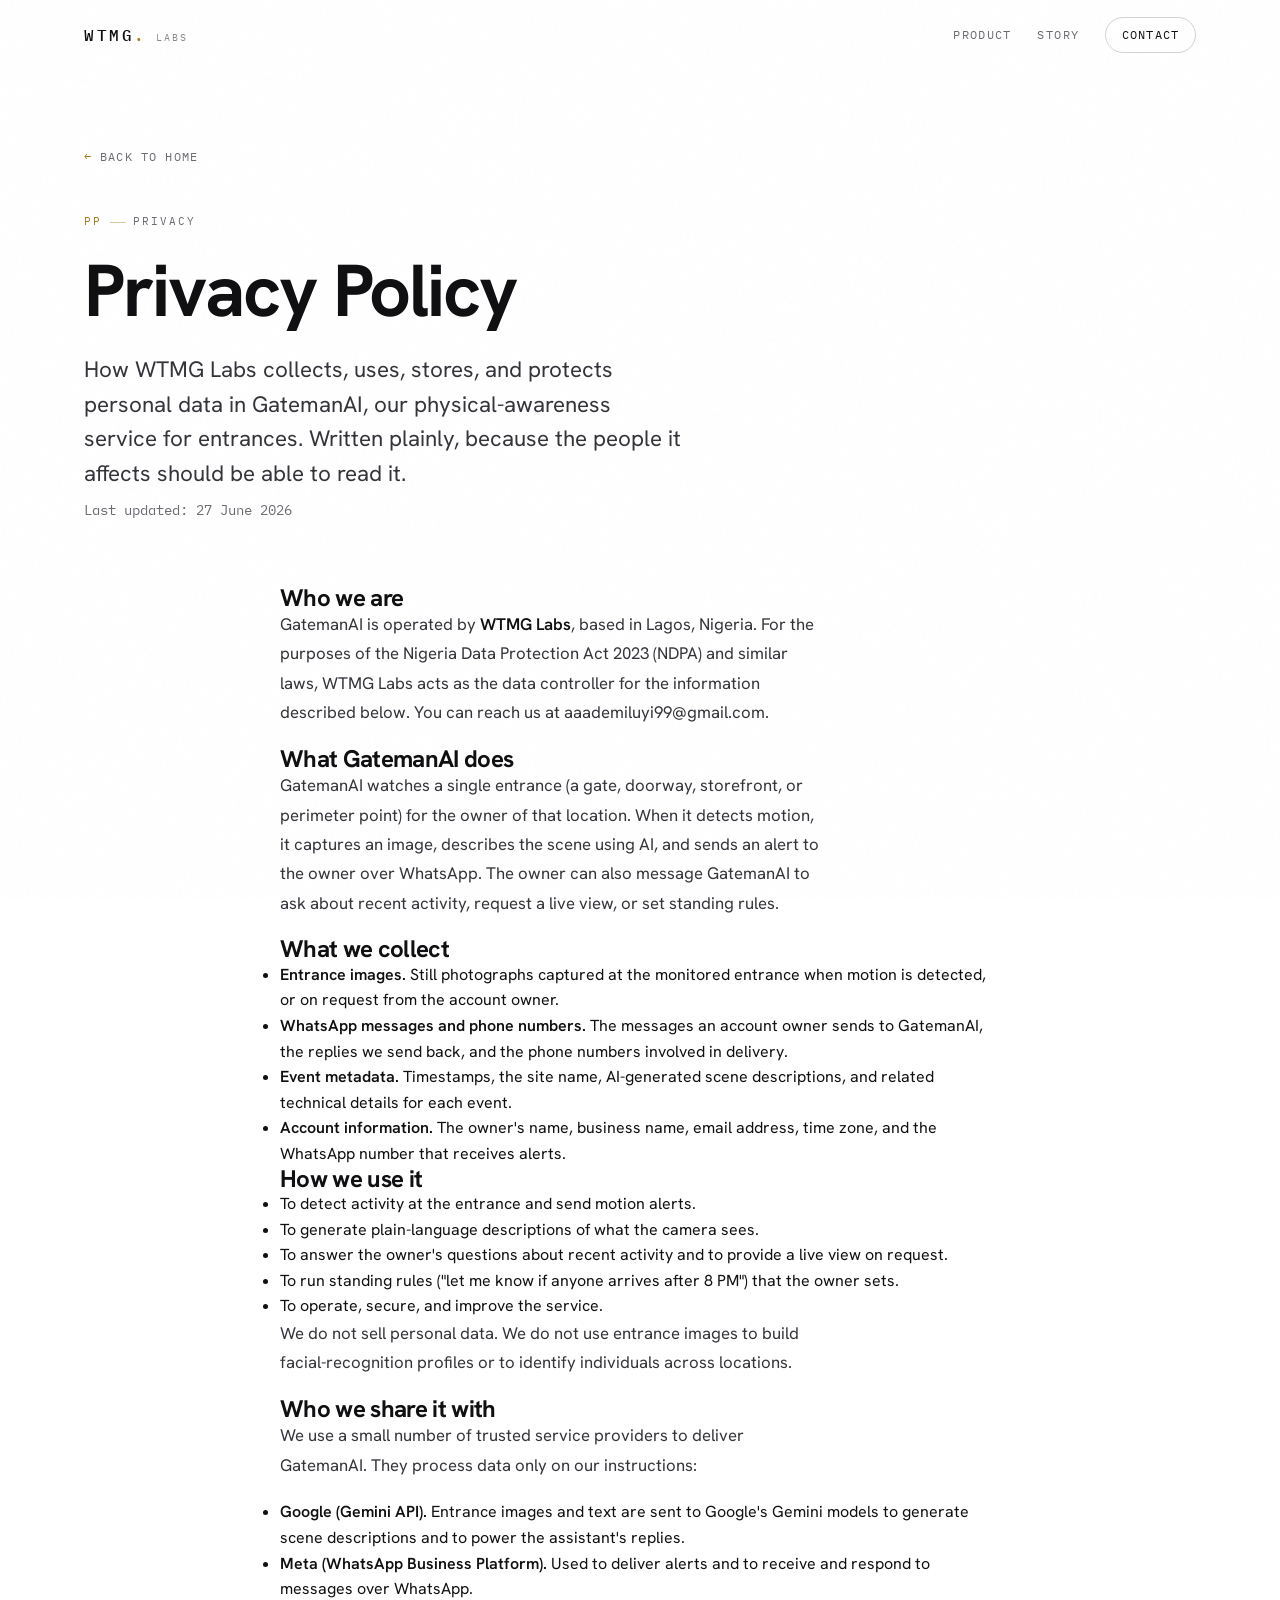
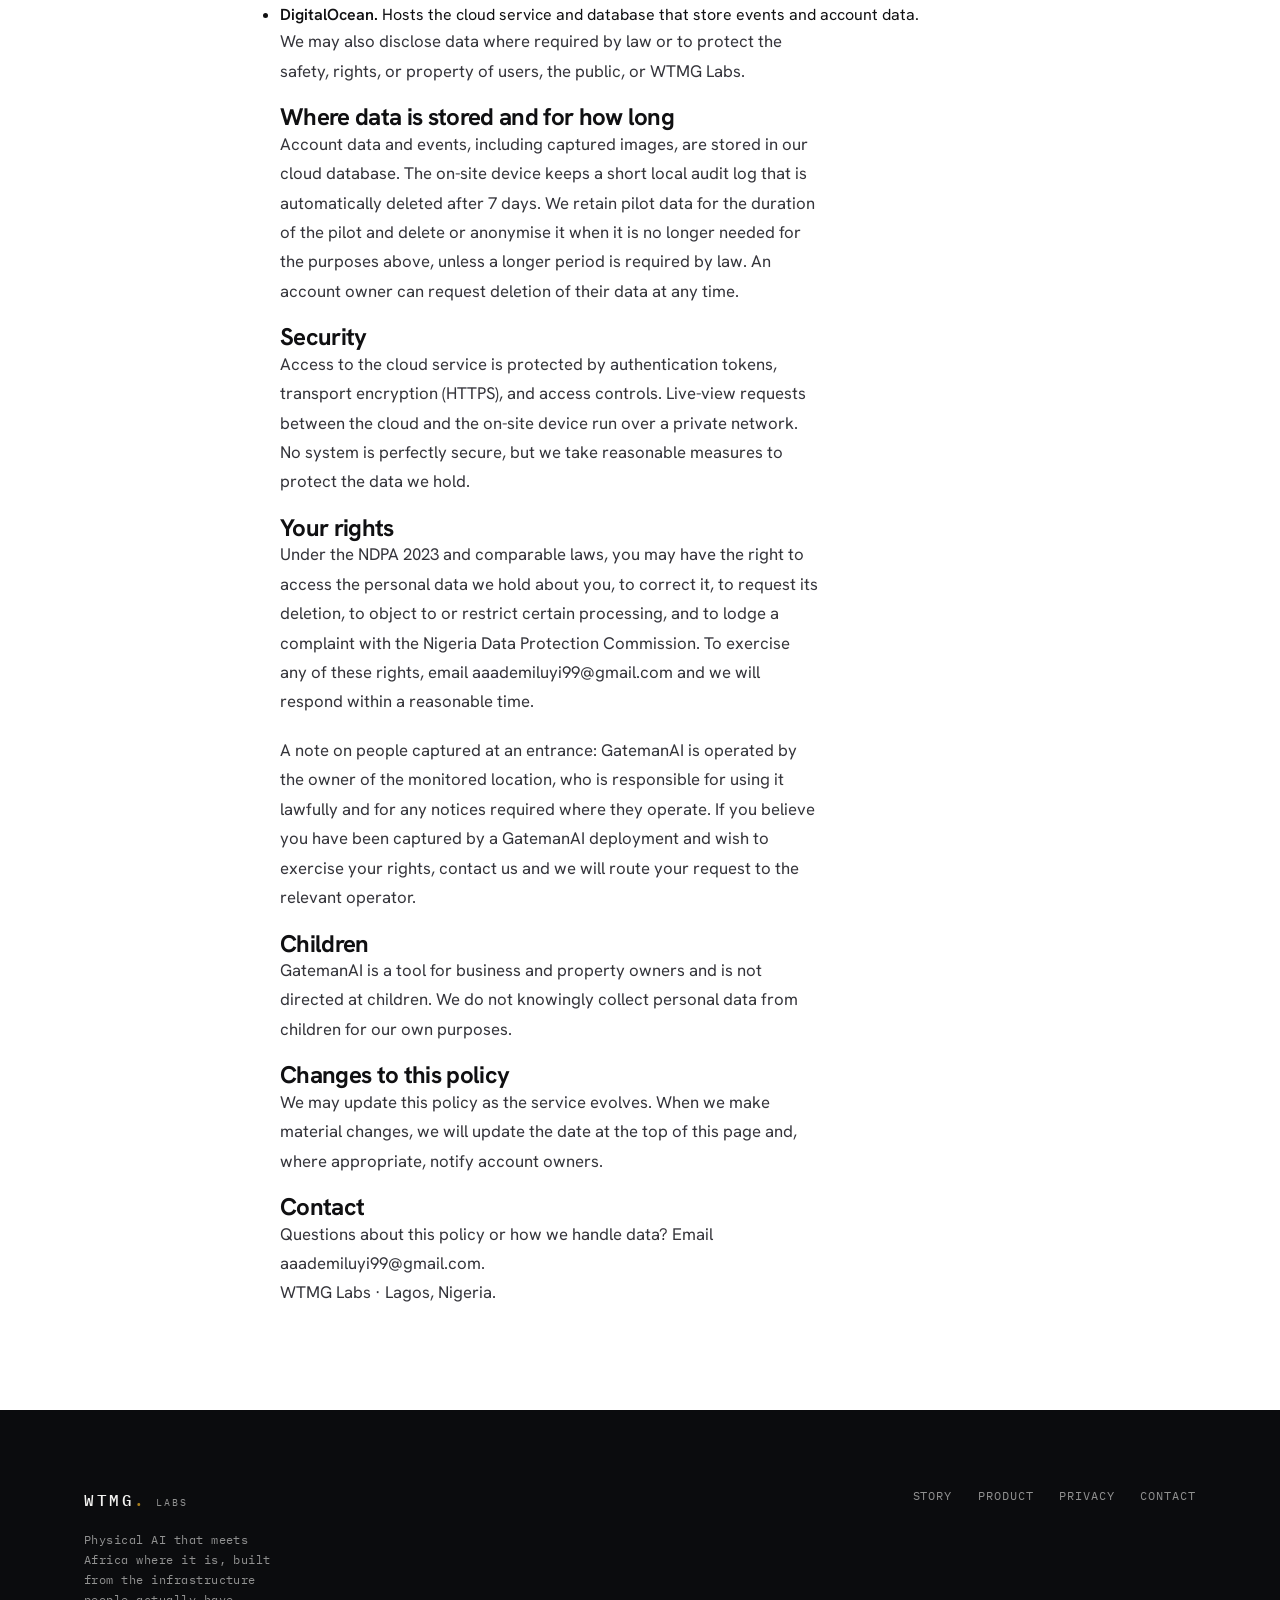
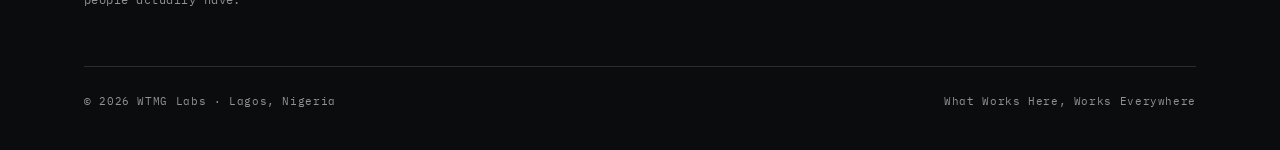
==== privacy/index.html @ 5a4412da "add privacy policy page for GatemanAI / Meta app review" ====
<!DOCTYPE html>
<html lang="en" data-accent="gold" data-display="sans">
<head>
  <meta charset="UTF-8" />
  <meta name="viewport" content="width=device-width, initial-scale=1.0" />
  <title>Privacy Policy · WTMG Labs</title>
  <meta name="description" content="How WTMG Labs and GatemanAI collect, use, store, and protect personal data, including entrance camera images and WhatsApp messages." />
  <link rel="canonical" href="https://wtmglabs.com/privacy/" />
  <link rel="icon" type="image/svg+xml" href="data:image/svg+xml,%3Csvg xmlns='http://www.w3.org/2000/svg' viewBox='0 0 64 64'%3E%3Crect width='64' height='64' rx='12' fill='%230b0c0e'/%3E%3Ctext x='32' y='40' font-family='monospace' font-size='17' font-weight='600' letter-spacing='1' text-anchor='middle' fill='%23ffffff'%3EWTMG%3C/text%3E%3C/svg%3E" />
  <link rel="preconnect" href="https://fonts.googleapis.com" />
  <link rel="preconnect" href="https://fonts.gstatic.com" crossorigin />
  <link href="https://fonts.googleapis.com/css2?family=Hanken+Grotesk:wght@400;500;600;700;800&family=Instrument+Serif:ital@0;1&family=IBM+Plex+Mono:wght@400;500&display=swap" rel="stylesheet" />
  <link rel="stylesheet" href="../styles.css" />
</head>
<body data-grain="on" data-motion="on">

  <!-- NAV -->
  <nav class="nav" id="nav">
    <div class="nav-inner">
      <a class="logo" href="../" aria-label="WTMG Labs home">
        <span class="mark">WTMG<span class="dot">.</span></span>
        <span class="sub">Labs</span>
      </a>
      <div class="nav-right">
        <a class="nav-link hide-sm" href="../#product">Product</a>
        <a class="nav-link hide-sm" href="../story/">Story</a>
        <a class="nav-cta" href="mailto:aaademiluyi99@gmail.com">Contact</a>
      </div>
    </div>
  </nav>

  <main class="article wrap" id="top">
    <a class="back-link reveal" href="../"><span class="arr">←</span> Back to home</a>

    <header class="article-head">
      <span class="eyebrow reveal"><span class="idx">PP</span><span class="tick"></span> Privacy</span>
      <h1 class="reveal">Privacy Policy</h1>
      <p class="article-lede reveal">
        How WTMG Labs collects, uses, stores, and protects personal data in GatemanAI, our
        physical-awareness service for entrances. Written plainly, because the people it affects
        should be able to read it.
      </p>
      <p class="reveal" style="font-family:'IBM Plex Mono',monospace;font-size:0.85rem;color:var(--muted,#8A857A);margin-top:8px;">Last updated: 27 June 2026</p>
    </header>

    <div class="article-prose reveal" style="max-width:720px;margin:0 auto;">

      <h2>Who we are</h2>
      <p>
        GatemanAI is operated by <strong>WTMG Labs</strong>, based in Lagos, Nigeria. For the
        purposes of the Nigeria Data Protection Act 2023 (NDPA) and similar laws, WTMG Labs acts
        as the data controller for the information described below. You can reach us at
        <a href="mailto:aaademiluyi99@gmail.com">aaademiluyi99@gmail.com</a>.
      </p>

      <h2>What GatemanAI does</h2>
      <p>
        GatemanAI watches a single entrance (a gate, doorway, storefront, or perimeter point) for
        the owner of that location. When it detects motion, it captures an image, describes the
        scene using AI, and sends an alert to the owner over WhatsApp. The owner can also message
        GatemanAI to ask about recent activity, request a live view, or set standing rules.
      </p>

      <h2>What we collect</h2>
      <ul>
        <li><strong>Entrance images.</strong> Still photographs captured at the monitored entrance when motion is detected, or on request from the account owner.</li>
        <li><strong>WhatsApp messages and phone numbers.</strong> The messages an account owner sends to GatemanAI, the replies we send back, and the phone numbers involved in delivery.</li>
        <li><strong>Event metadata.</strong> Timestamps, the site name, AI-generated scene descriptions, and related technical details for each event.</li>
        <li><strong>Account information.</strong> The owner's name, business name, email address, time zone, and the WhatsApp number that receives alerts.</li>
      </ul>

      <h2>How we use it</h2>
      <ul>
        <li>To detect activity at the entrance and send motion alerts.</li>
        <li>To generate plain-language descriptions of what the camera sees.</li>
        <li>To answer the owner's questions about recent activity and to provide a live view on request.</li>
        <li>To run standing rules ("let me know if anyone arrives after 8 PM") that the owner sets.</li>
        <li>To operate, secure, and improve the service.</li>
      </ul>
      <p>
        We do not sell personal data. We do not use entrance images to build facial-recognition
        profiles or to identify individuals across locations.
      </p>

      <h2>Who we share it with</h2>
      <p>
        We use a small number of trusted service providers to deliver GatemanAI. They process data
        only on our instructions:
      </p>
      <ul>
        <li><strong>Google (Gemini API).</strong> Entrance images and text are sent to Google's Gemini models to generate scene descriptions and to power the assistant's replies.</li>
        <li><strong>Meta (WhatsApp Business Platform).</strong> Used to deliver alerts and to receive and respond to messages over WhatsApp.</li>
        <li><strong>DigitalOcean.</strong> Hosts the cloud service and database that store events and account data.</li>
      </ul>
      <p>
        We may also disclose data where required by law or to protect the safety, rights, or
        property of users, the public, or WTMG Labs.
      </p>

      <h2>Where data is stored and for how long</h2>
      <p>
        Account data and events, including captured images, are stored in our cloud database. The
        on-site device keeps a short local audit log that is automatically deleted after 7 days.
        We retain pilot data for the duration of the pilot and delete or anonymise it when it is no
        longer needed for the purposes above, unless a longer period is required by law. An account
        owner can request deletion of their data at any time.
      </p>

      <h2>Security</h2>
      <p>
        Access to the cloud service is protected by authentication tokens, transport encryption
        (HTTPS), and access controls. Live-view requests between the cloud and the on-site device
        run over a private network. No system is perfectly secure, but we take reasonable measures
        to protect the data we hold.
      </p>

      <h2>Your rights</h2>
      <p>
        Under the NDPA 2023 and comparable laws, you may have the right to access the personal data
        we hold about you, to correct it, to request its deletion, to object to or restrict certain
        processing, and to lodge a complaint with the Nigeria Data Protection Commission. To
        exercise any of these rights, email
        <a href="mailto:aaademiluyi99@gmail.com">aaademiluyi99@gmail.com</a> and we will respond
        within a reasonable time.
      </p>
      <p>
        A note on people captured at an entrance: GatemanAI is operated by the owner of the
        monitored location, who is responsible for using it lawfully and for any notices required
        where they operate. If you believe you have been captured by a GatemanAI deployment and
        wish to exercise your rights, contact us and we will route your request to the relevant
        operator.
      </p>

      <h2>Children</h2>
      <p>
        GatemanAI is a tool for business and property owners and is not directed at children. We do
        not knowingly collect personal data from children for our own purposes.
      </p>

      <h2>Changes to this policy</h2>
      <p>
        We may update this policy as the service evolves. When we make material changes, we will
        update the date at the top of this page and, where appropriate, notify account owners.
      </p>

      <h2>Contact</h2>
      <p>
        Questions about this policy or how we handle data? Email
        <a href="mailto:aaademiluyi99@gmail.com">aaademiluyi99@gmail.com</a>.<br />
        WTMG Labs · Lagos, Nigeria.
      </p>

    </div>
  </main>

  <!-- FOOTER -->
  <footer class="footer">
    <div class="wrap">
      <div class="footer-grid">
        <div>
          <a class="logo" href="../">
            <span class="mark">WTMG<span class="dot">.</span></span>
            <span class="sub">Labs</span>
          </a>
          <p class="footer-tag">Physical AI that meets Africa where it is, built from the infrastructure people actually have.</p>
        </div>
        <div class="footer-links">
          <a href="../story/">Story</a>
          <a href="../#product">Product</a>
          <a href="../privacy/">Privacy</a>
          <a href="mailto:aaademiluyi99@gmail.com">Contact</a>
        </div>
      </div>
      <div class="footer-base">
        <span>© 2026 WTMG Labs · Lagos, Nigeria</span>
        <span>What Works Here, Works Everywhere</span>
      </div>
    </div>
  </footer>

  <script>
    (function () {
      var nav = document.getElementById('nav');
      var onScroll = function () { nav.setAttribute('data-scrolled', window.scrollY > 8 ? 'true' : 'false'); };
      onScroll();
      window.addEventListener('scroll', onScroll, { passive: true });
      var reduce = window.matchMedia('(prefers-reduced-motion: reduce)').matches;
      var els = document.querySelectorAll('.reveal');
      if (reduce || !('IntersectionObserver' in window)) { els.forEach(function (el) { el.classList.add('in'); }); return; }
      var io = new IntersectionObserver(function (entries) {
        entries.forEach(function (e) { if (e.isIntersecting) { e.target.classList.add('in'); io.unobserve(e.target); } });
      }, { threshold: 0.12, rootMargin: '0px 0px -8% 0px' });
      els.forEach(function (el) { io.observe(el); });
    })();
  </script>

</body>
</html>
---- styles.css ----
/* ============================================================
   WTMG Labs — frontier-clean redesign
   Tokens, type, layout, components, motion
   ============================================================ */

/* ---------- TOKENS ---------- */
:root {
  --bg:         #ffffff;
  --bg-pure:    #ffffff;
  --surface:    #fafafa;
  --surface-2:  #f3f3f4;
  --ink:        #101012;
  --ink-2:      #34343a;
  --muted:      #6b6b72;
  --muted-2:    #8a8a90;
  --line:       rgba(16,16,18,0.10);
  --line-2:     rgba(16,16,18,0.18);
  --dark:       #0b0c0e;
  --dark-2:     #131418;
  --on-dark:    #f3f3f1;
  --on-dark-muted: rgba(243,243,241,0.58);
  --on-dark-line:  rgba(243,243,241,0.14);

  /* type */
  --font-body:    'Hanken Grotesk', system-ui, -apple-system, sans-serif;
  --font-display: 'Hanken Grotesk', system-ui, -apple-system, sans-serif;
  --font-mono:    'IBM Plex Mono', ui-monospace, 'SFMono-Regular', monospace;
  --display-weight: 700;
  --display-track:  -0.028em;

  /* layout */
  --maxw: 1240px;
  --pad:  clamp(1.5rem, 5vw, 4.5rem);

  /* accent — overridden by [data-accent] */
  --accent:        #a87d1c;
  --accent-bright: #c79f3c;
  --accent-soft:   rgba(168,125,28,0.12);
  --accent-line:   rgba(168,125,28,0.42);
  --accent-on-dark:#e0bb64;

  /* green — Nigerian flag accent, used sparingly for place + live signals */
  --green:         #0a8a4d;
  --green-on-dark: #2eb56e;
  --green-soft:    rgba(10,138,77,0.12);
}

:root[data-accent="gold"] {
  --accent:        #a87d1c;
  --accent-bright: #c79f3c;
  --accent-soft:   rgba(168,125,28,0.12);
  --accent-line:   rgba(168,125,28,0.42);
  --accent-on-dark:#e0bb64;
}
:root[data-accent="silver"] {
  --accent:        #5c6773;
  --accent-bright: #828d99;
  --accent-soft:   rgba(92,103,115,0.12);
  --accent-line:   rgba(92,103,115,0.40);
  --accent-on-dark:#b3bcc7;
}

:root[data-display="serif"] {
  --font-display: 'Instrument Serif', Georgia, 'Times New Roman', serif;
  --display-weight: 400;
  --display-track: -0.005em;
}

/* ---------- RESET ---------- */
*, *::before, *::after { box-sizing: border-box; margin: 0; padding: 0; }
html { scroll-behavior: smooth; -webkit-text-size-adjust: 100%; }

body {
  background: var(--bg);
  color: var(--ink);
  font-family: var(--font-body);
  font-size: 16px;
  line-height: 1.6;
  font-feature-settings: "ss01", "cv01";
  -webkit-font-smoothing: antialiased;
  text-rendering: optimizeLegibility;
  overflow-x: hidden;
}

/* optional film grain */
body[data-grain="on"]::after {
  content: '';
  position: fixed;
  inset: 0;
  background-image: url("data:image/svg+xml,%3Csvg viewBox='0 0 256 256' xmlns='http://www.w3.org/2000/svg'%3E%3Cfilter id='n'%3E%3CfeTurbulence type='fractalNoise' baseFrequency='0.9' numOctaves='4' stitchTiles='stitch'/%3E%3C/filter%3E%3Crect width='100%25' height='100%25' filter='url(%23n)' opacity='0.04'/%3E%3C/svg%3E");
  pointer-events: none;
  z-index: 9999;
  opacity: 0.5;
  mix-blend-mode: multiply;
}

::selection { background: var(--accent-soft); color: var(--ink); }

a { color: inherit; text-decoration: none; }

/* ---------- SHARED ---------- */
.wrap { max-width: var(--maxw); margin: 0 auto; padding-left: var(--pad); padding-right: var(--pad); }

.eyebrow {
  font-family: var(--font-mono);
  font-size: 0.70rem;
  letter-spacing: 0.18em;
  text-transform: uppercase;
  color: var(--muted);
  display: inline-flex;
  align-items: center;
  gap: 0.7em;
}
.eyebrow .idx { color: var(--accent); }
/* Lagos location beacon — flag green */
.hero-top .eyebrow .idx {
  color: var(--green);
  text-shadow: 0 0 10px color-mix(in srgb, var(--green) 45%, transparent);
}
.eyebrow .tick {
  width: 1.4em; height: 1px; background: var(--accent-line); display: inline-block;
}

.section-rule { height: 1px; background: var(--line); border: 0; }

h1, h2, h3 { font-family: var(--font-display); font-weight: var(--display-weight); letter-spacing: var(--display-track); line-height: 1.02; }

.accent { color: var(--accent); }

/* ---------- NAV ---------- */
.nav {
  position: sticky;
  top: 0;
  z-index: 100;
  background: color-mix(in srgb, var(--bg) 80%, transparent);
  -webkit-backdrop-filter: blur(14px);
  backdrop-filter: blur(14px);
  border-bottom: 1px solid transparent;
  transition: border-color 0.3s, background 0.3s;
}
.nav[data-scrolled="true"] { border-bottom-color: var(--line); }
.nav-inner {
  max-width: var(--maxw);
  margin: 0 auto;
  padding: 1.05rem var(--pad);
  display: flex;
  align-items: center;
  justify-content: space-between;
}

/* logo lockup */
.logo { display: inline-flex; align-items: baseline; gap: 0.55rem; }
.logo .mark {
  font-family: var(--font-mono);
  font-weight: 500;
  font-size: 1.02rem;
  letter-spacing: 0.16em;
  color: var(--ink);
}
.logo .mark .dot { color: var(--accent); }
.logo .sub {
  font-family: var(--font-mono);
  font-size: 0.62rem;
  letter-spacing: 0.22em;
  text-transform: uppercase;
  color: var(--muted-2);
  padding-bottom: 0.05em;
}

.nav-right { display: flex; align-items: center; gap: 1.6rem; }
.nav-link {
  font-family: var(--font-mono);
  font-size: 0.72rem;
  letter-spacing: 0.12em;
  text-transform: uppercase;
  color: var(--muted);
  transition: color 0.2s;
}
.nav-link:hover { color: var(--ink); }
.nav-cta {
  font-family: var(--font-mono);
  font-size: 0.72rem;
  letter-spacing: 0.10em;
  text-transform: uppercase;
  color: var(--ink);
  border: 1px solid var(--line-2);
  border-radius: 999px;
  padding: 0.5rem 1rem;
  transition: border-color 0.2s, color 0.2s, background 0.2s;
}
.nav-cta:hover { border-color: var(--accent-line); color: var(--accent); }

/* ---------- HERO ---------- */
.hero { padding-top: clamp(3.5rem, 8vw, 7rem); padding-bottom: clamp(2.5rem, 5vw, 4rem); }
.hero-top { display: flex; flex-wrap: wrap; align-items: center; gap: 0.7rem 1rem; margin-bottom: clamp(2rem, 5vw, 3.2rem); }
.hero-top .line { flex: 1; height: 1px; background: var(--line); }
.hero-top .eyebrow { white-space: nowrap; }

.hero h1 {
  font-size: clamp(2.7rem, 7.2vw, 6.1rem);
  line-height: 0.98;
  max-width: 16ch;
  margin-bottom: 0;
}
.hero h1 .em { color: var(--accent); }
:root[data-display="serif"] .hero h1 { line-height: 0.96; }
:root[data-display="serif"] .hero h1 .em { font-style: italic; }

.hero-grid {
  margin-top: clamp(2rem, 4vw, 3rem);
  display: grid;
  grid-template-columns: 1.15fr 1fr;
  gap: clamp(2rem, 5vw, 5rem);
  align-items: end;
}
.hero-sub {
  font-size: clamp(1.02rem, 1.5vw, 1.22rem);
  line-height: 1.55;
  color: var(--ink-2);
  max-width: 40ch;
}
.hero-aside { display: flex; flex-direction: column; gap: 1.4rem; align-items: flex-start; }
.hero-meta { font-family: var(--font-mono); font-size: 0.72rem; letter-spacing: 0.06em; color: var(--muted); line-height: 1.9; }
.hero-meta b { color: var(--ink); font-weight: 500; }

.btn {
  display: inline-flex;
  align-items: center;
  gap: 0.6rem;
  font-family: var(--font-mono);
  font-size: 0.76rem;
  letter-spacing: 0.08em;
  text-transform: uppercase;
  padding: 0.85rem 1.4rem;
  border-radius: 999px;
  border: 1px solid transparent;
  transition: transform 0.18s ease, background 0.2s, color 0.2s, border-color 0.2s;
}
.btn .arr { transition: transform 0.2s ease; }
.btn:hover .arr { transform: translateX(3px); }
.btn-primary { background: var(--ink); color: var(--bg-pure); }
.btn-primary:hover { background: var(--accent); }
.btn-ghost { color: var(--ink); border-color: var(--line-2); }
.btn-ghost:hover { border-color: var(--accent-line); color: var(--accent); }

/* inline "more" link with arrow */
.more-link {
  display: inline-flex; align-items: center; gap: 0.5rem;
  font-family: var(--font-mono); font-size: 0.74rem; letter-spacing: 0.1em; text-transform: uppercase;
  color: var(--ink); margin-top: 0.4rem;
  padding-bottom: 0.3rem; border-bottom: 1px solid var(--accent-line);
  transition: color 0.2s, border-color 0.2s, gap 0.2s;
  white-space: nowrap; width: fit-content;
}
.more-link .arr { transition: transform 0.2s ease; color: var(--accent); }
.more-link:hover { color: var(--accent); }
.more-link:hover .arr { transform: translateX(4px); }
.more-link.on-dark { color: var(--on-dark); border-bottom-color: var(--accent-on-dark); }
.more-link.on-dark .arr { color: var(--accent-on-dark); }
.more-link.on-dark:hover { color: var(--accent-on-dark); }

/* hero image band */
.hero-figure {
  margin-top: clamp(2.5rem, 5vw, 4rem);
  position: relative;
  border-radius: 16px;
  overflow: hidden;
  border: 1px solid var(--line);
  aspect-ratio: 21 / 9;
  background: var(--surface);
}
.hero-figure img {
  width: 100%; height: 100%;
  object-fit: cover; object-position: center 62%;
  display: block;
  filter: saturate(1.02) contrast(1.02);
}
.hero-figure::after {
  content: '';
  position: absolute; inset: 0;
  background: linear-gradient(to top, rgba(8,9,11,0.55) 0%, rgba(8,9,11,0.05) 38%, transparent 60%);
}
.hero-figure .cap {
  position: absolute; left: 1.4rem; bottom: 1.2rem; z-index: 2;
  font-family: var(--font-mono); font-size: 0.7rem; letter-spacing: 0.14em;
  text-transform: uppercase; color: rgba(255,255,255,0.82);
  display: flex; align-items: center; gap: 0.6rem;
}
.hero-figure .cap .geo { width: 6px; height: 6px; border-radius: 50%; background: var(--green-on-dark); box-shadow: 0 0 0 4px color-mix(in srgb, var(--green-on-dark) 22%, transparent); }
.hero-figure .coord {
  position: absolute; right: 1.4rem; bottom: 1.2rem; z-index: 2;
  font-family: var(--font-mono); font-size: 0.66rem; letter-spacing: 0.12em;
  color: rgba(255,255,255,0.6);
}

/* ---------- MISSION ---------- */
.mission { padding-block: clamp(4rem, 8vw, 7rem); }
.mission-head { display: flex; justify-content: space-between; align-items: baseline; gap: 2rem; margin-bottom: clamp(2.5rem, 5vw, 3.6rem); flex-wrap: wrap; }
.mission-head h2 { font-size: clamp(1.5rem, 2.6vw, 2.05rem); max-width: 20ch; line-height: 1.1; }
.mission-grid { display: grid; grid-template-columns: repeat(3, 1fr); gap: 0; border-top: 1px solid var(--line-2); }
.m-item { padding: 1.8rem 1.8rem 2.2rem; border-left: 1px solid var(--line); }
.m-item:first-child { border-left: 0; padding-left: 0; }
.m-num { font-family: var(--font-mono); font-size: 0.72rem; color: var(--accent); letter-spacing: 0.1em; }
.m-label { font-family: var(--font-display); font-weight: 600; font-size: 1.05rem; letter-spacing: -0.01em; margin: 0.7rem 0 0.8rem; color: var(--ink); }
.m-item p { font-size: 0.95rem; color: var(--muted); line-height: 1.65; }

/* ---------- VISION ---------- */
.vision { padding-block: clamp(4rem, 8vw, 7rem); }
.vision-grid { display: grid; grid-template-columns: 0.9fr 1.1fr; gap: clamp(2.5rem, 6vw, 5.5rem); }
.vision-quote { position: relative; }
.vision-quote blockquote {
  font-family: var(--font-display);
  font-weight: var(--display-weight);
  font-size: clamp(1.6rem, 3vw, 2.5rem);
  line-height: 1.2;
  letter-spacing: var(--display-track);
  color: var(--ink);
}
:root[data-display="serif"] .vision-quote blockquote { line-height: 1.14; }
.vision-quote .qmark { color: var(--accent); }
.vision-quote cite {
  display: block; margin-top: 1.6rem; font-style: normal;
  font-family: var(--font-mono); font-size: 0.72rem; letter-spacing: 0.12em;
  text-transform: uppercase; color: var(--muted);
}
.vision-body p { font-size: 1.02rem; line-height: 1.7; color: var(--ink-2); margin-bottom: 1.2rem; }
.vision-body .lead-line {
  font-family: var(--font-display); font-weight: 600;
  font-size: clamp(1.4rem, 2.6vw, 1.9rem); line-height: 1.2; letter-spacing: var(--display-track);
  color: var(--ink); margin-bottom: 1rem;
}
.vision-body .lead-line em { font-style: normal; color: var(--accent); }
:root[data-display="serif"] .vision-body .lead-line em { font-style: italic; }
.assume { display: flex; flex-wrap: wrap; gap: 0.5rem; margin: 0.2rem 0 1.4rem; }
.assume span {
  font-family: var(--font-mono); font-size: 0.72rem; letter-spacing: 0.04em;
  color: var(--muted); text-decoration: line-through; text-decoration-color: var(--accent-line);
  text-decoration-thickness: 1.5px;
  border: 1px solid var(--line-2); border-radius: 999px; padding: 0.35rem 0.85rem; white-space: nowrap;
}
.vision-body .kicker {
  font-family: var(--font-display); font-weight: 600;
  font-size: clamp(1.15rem, 2vw, 1.5rem); line-height: 1.35;
  color: var(--ink); letter-spacing: -0.01em;
  padding-top: 1.5rem; margin-top: 1.4rem; border-top: 1px solid var(--line);
}
.vision-body .kicker em { font-style: normal; color: var(--accent); }

/* ---------- PRODUCT (dark) ---------- */
.product {
  background: var(--dark);
  color: var(--on-dark);
  padding: clamp(4.5rem, 8vw, 8rem) 0;
  position: relative;
}
.product .eyebrow { color: var(--on-dark-muted); }
.product .eyebrow .tick { background: var(--accent-on-dark); opacity: 0.6; }
.product .eyebrow .idx { color: var(--accent-on-dark); }

.product-head { display: flex; justify-content: space-between; align-items: flex-end; gap: 2rem; flex-wrap: wrap; margin: 1.6rem 0 clamp(2.5rem, 5vw, 3.6rem); }
.product-id { display: flex; align-items: baseline; gap: 1rem; flex-wrap: wrap; }
.product-id h2 { font-size: clamp(2.2rem, 5vw, 3.6rem); color: var(--on-dark); white-space: nowrap; }
.badge {
  font-family: var(--font-mono); font-size: 0.64rem; letter-spacing: 0.12em;
  text-transform: uppercase; color: var(--accent-on-dark);
  border: 1px solid var(--on-dark-line); border-radius: 999px; padding: 0.32rem 0.8rem;
  white-space: nowrap;
}
.product-tagline { font-family: var(--font-display); font-weight: 500; font-size: clamp(1.1rem, 2vw, 1.5rem); color: var(--on-dark); letter-spacing: -0.01em; max-width: 24ch; }
:root[data-display="serif"] .product-tagline { font-style: italic; }

.product-grid { display: grid; grid-template-columns: 1fr 1fr; gap: clamp(2.5rem, 5vw, 4.5rem); align-items: start; }

.product-claim {
  font-family: var(--font-display);
  font-weight: var(--display-weight);
  font-size: clamp(1.35rem, 2.8vw, 2.05rem);
  line-height: 1.3;
  letter-spacing: var(--display-track);
  color: var(--on-dark);
  max-width: 30ch;
  margin-bottom: clamp(2.5rem, 5vw, 3.8rem);
}
.product-claim .accent { color: var(--accent-on-dark); }

.product-copy p.lede { font-size: 1.04rem; line-height: 1.7; color: var(--on-dark-muted); margin-bottom: 2rem; max-width: 46ch; }
.feature-list { list-style: none; border-top: 1px solid var(--on-dark-line); }
.feature-list li {
  display: grid; grid-template-columns: auto 1fr; gap: 1rem; align-items: start;
  padding: 0.95rem 0; border-bottom: 1px solid var(--on-dark-line);
  font-size: 0.95rem; color: var(--on-dark); line-height: 1.5;
}
.feature-list li .fnum { font-family: var(--font-mono); font-size: 0.72rem; color: var(--accent-on-dark); padding-top: 0.15em; }
.product-actions { display: flex; gap: 1rem; margin-top: 2rem; flex-wrap: wrap; }
.btn-on-dark { background: var(--on-dark); color: var(--dark); }
.btn-on-dark:hover { background: var(--accent-on-dark); color: var(--dark); }
.btn-on-dark-ghost { color: var(--on-dark); border-color: var(--on-dark-line); }
.btn-on-dark-ghost:hover { border-color: var(--accent-on-dark); color: var(--accent-on-dark); }

/* spec rail */
.repo-note { font-family: var(--font-mono); font-size: 0.66rem; line-height: 1.7; letter-spacing: 0.02em; color: var(--on-dark-muted); margin-top: 1rem; max-width: 46ch; }
.spec-rail { display: flex; gap: 2rem; margin-top: 2.4rem; flex-wrap: wrap; }
.spec { }
.spec .k { font-family: var(--font-mono); font-size: 0.64rem; letter-spacing: 0.12em; text-transform: uppercase; color: var(--on-dark-muted); }
.spec .v { font-family: var(--font-display); font-weight: 600; font-size: 1.15rem; color: var(--on-dark); margin-top: 0.2rem; }

/* ---------- CHAT DEMO ---------- */
.demo {
  background: var(--dark-2);
  border: 1px solid var(--on-dark-line);
  border-radius: 18px;
  overflow: hidden;
  box-shadow: 0 30px 70px -30px rgba(0,0,0,0.7);
}
.demo-head {
  display: flex; align-items: center; gap: 0.8rem;
  padding: 0.9rem 1.1rem; border-bottom: 1px solid var(--on-dark-line);
  background: rgba(255,255,255,0.02);
}
.demo-avatar {
  width: 34px; height: 34px; border-radius: 9px; flex-shrink: 0;
  background: var(--accent-on-dark); color: var(--dark);
  display: grid; place-items: center; font-family: var(--font-mono); font-weight: 600; font-size: 0.8rem;
}
.demo-id { line-height: 1.25; }
.demo-id .name { font-weight: 600; font-size: 0.92rem; color: var(--on-dark); }
.demo-id .status { font-family: var(--font-mono); font-size: 0.62rem; letter-spacing: 0.06em; color: var(--on-dark-muted); display: flex; align-items: center; gap: 0.4rem; white-space: nowrap; }
.demo-id .status .live { width: 6px; height: 6px; border-radius: 50%; background: var(--green-on-dark); box-shadow: 0 0 0 3px var(--green-soft); }
.demo-head .lock { margin-left: auto; font-family: var(--font-mono); font-size: 0.6rem; letter-spacing: 0.08em; color: var(--on-dark-muted); border: 1px solid var(--on-dark-line); border-radius: 6px; padding: 0.25rem 0.5rem; white-space: nowrap; }

.demo-body {
  padding: 1.2rem 1.1rem;
  display: flex; flex-direction: column; gap: 0.85rem;
  background:
    radial-gradient(120% 80% at 50% 0%, rgba(255,255,255,0.025), transparent 60%);
}
.msg { max-width: 86%; }
.msg .bubble {
  padding: 0.7rem 0.9rem; border-radius: 14px; font-size: 0.9rem; line-height: 1.45;
}
.msg .time { font-family: var(--font-mono); font-size: 0.58rem; letter-spacing: 0.06em; color: var(--on-dark-muted); margin-top: 0.35rem; }
.msg.out { align-self: flex-end; text-align: right; }
.msg.out .bubble { background: var(--accent-on-dark); color: #15140f; border-bottom-right-radius: 5px; display: inline-block; text-align: left; }
.msg.in { align-self: flex-start; }
.msg.in .bubble { background: rgba(255,255,255,0.06); color: var(--on-dark); border: 1px solid var(--on-dark-line); border-bottom-left-radius: 5px; }

/* camera still */
.cam {
  position: relative; border-radius: 11px; overflow: hidden; margin-bottom: 0.55rem;
  aspect-ratio: 4 / 3;
  background:
    repeating-linear-gradient(135deg, #1a1c20 0 11px, #16181c 11px 22px);
  border: 1px solid var(--on-dark-line);
}
.cam .scan { position: absolute; inset: 0; background: linear-gradient(transparent 50%, rgba(255,255,255,0.018) 50%); background-size: 100% 4px; }
.cam .hud { position: absolute; inset: 0; }
.cam .corner { position: absolute; width: 16px; height: 16px; border: 1.5px solid rgba(255,255,255,0.5); }
.cam .corner.tl { top: 9px; left: 9px; border-right: 0; border-bottom: 0; }
.cam .corner.tr { top: 9px; right: 9px; border-left: 0; border-bottom: 0; }
.cam .corner.bl { bottom: 9px; left: 9px; border-right: 0; border-top: 0; }
.cam .corner.br { bottom: 9px; right: 9px; border-left: 0; border-top: 0; }
.cam .rec { position: absolute; top: 9px; left: 50%; transform: translateX(-50%); display: flex; align-items: center; gap: 0.4rem; font-family: var(--font-mono); font-size: 0.56rem; letter-spacing: 0.1em; color: rgba(255,255,255,0.78); }
.cam .rec .dot { width: 7px; height: 7px; border-radius: 50%; background: #e5484d; }
.cam .label { position: absolute; inset: 0; display: grid; place-items: center; font-family: var(--font-mono); font-size: 0.62rem; letter-spacing: 0.14em; text-transform: uppercase; color: rgba(255,255,255,0.34); }
.cam .ts { position: absolute; bottom: 9px; right: 11px; font-family: var(--font-mono); font-size: 0.58rem; letter-spacing: 0.06em; color: rgba(255,255,255,0.7); }
.cam .camid { position: absolute; bottom: 9px; left: 11px; font-family: var(--font-mono); font-size: 0.58rem; letter-spacing: 0.06em; color: rgba(255,255,255,0.55); }

/* typing dots */
.typing { display: inline-flex; gap: 4px; align-items: center; }
.typing span { width: 6px; height: 6px; border-radius: 50%; background: var(--on-dark-muted); animation: blink 1.3s infinite ease-in-out both; }
.typing span:nth-child(2){ animation-delay: 0.18s; }
.typing span:nth-child(3){ animation-delay: 0.36s; }
@keyframes blink { 0%,80%,100%{ opacity: 0.3; transform: translateY(0); } 40%{ opacity: 1; transform: translateY(-2px); } }

/* ---------- STORY ---------- */
.story { padding-block: clamp(4.5rem, 8vw, 8rem); }
.story-grid { display: grid; grid-template-columns: 1fr 1.1fr; gap: clamp(2.5rem, 6vw, 6rem); align-items: start; }
.story blockquote, .story-grid blockquote {
  font-family: var(--font-display); font-weight: var(--display-weight);
  font-size: clamp(1.5rem, 3vw, 2.3rem); line-height: 1.2; letter-spacing: var(--display-track);
  color: var(--ink);
}
:root[data-display="serif"] .story blockquote,
:root[data-display="serif"] .story-grid blockquote { font-style: italic; }
.story .src, .story-grid .src { display: block; margin-top: 1.4rem; font-family: var(--font-mono); font-size: 0.72rem; letter-spacing: 0.1em; text-transform: uppercase; color: var(--muted); }
.story-body p { font-size: 1.0rem; line-height: 1.75; color: var(--ink-2); margin-bottom: 1.1rem; }
.story-body p.last { color: var(--ink); font-weight: 500; }
.story-lead { font-size: clamp(1.05rem, 1.8vw, 1.25rem); line-height: 1.6; color: var(--ink-2); margin-bottom: 1.6rem; }
.note {
  display: grid; grid-template-columns: 7rem 1fr; gap: 1.4rem; align-items: baseline;
  padding: 1.15rem 0; border-top: 1px solid var(--line);
}
.note:first-child { border-top: 0; padding-top: 0; }
.note-k {
  font-family: var(--font-mono); font-size: 0.68rem; letter-spacing: 0.12em;
  text-transform: uppercase; color: var(--accent); padding-top: 0.15em;
}
.note p { font-size: 0.98rem; line-height: 1.7; color: var(--ink-2); margin: 0; }
.story-punch {
  font-family: var(--font-display); font-weight: 600;
  font-size: clamp(1.2rem, 2.2vw, 1.55rem); line-height: 1.3; letter-spacing: var(--display-track);
  color: var(--ink); margin-top: 1.6rem; padding-top: 1.5rem; border-top: 1px solid var(--line);
}
@media (max-width: 560px) {
  .note { grid-template-columns: 1fr; gap: 0.45rem; }
}

/* ---------- FOOTER ---------- */
.footer { background: var(--dark); color: var(--on-dark); padding: clamp(3rem, 6vw, 5rem) 0 2.5rem; }
.footer-grid { display: flex; justify-content: space-between; align-items: flex-start; gap: 2rem; flex-wrap: wrap; }
.footer .logo .mark { color: var(--on-dark); }
.footer .logo .sub { color: var(--on-dark-muted); }
.footer-tag { font-family: var(--font-mono); font-size: 0.74rem; letter-spacing: 0.04em; color: var(--on-dark-muted); margin-top: 1rem; max-width: 30ch; line-height: 1.7; }
.footer-links { display: flex; gap: 1.6rem; }
.footer-links a { font-family: var(--font-mono); font-size: 0.74rem; letter-spacing: 0.08em; text-transform: uppercase; color: var(--on-dark-muted); transition: color 0.2s; }
.footer-links a:hover { color: var(--accent-on-dark); }
.footer-base { display: flex; justify-content: space-between; align-items: center; gap: 1rem; margin-top: clamp(2.5rem, 5vw, 3.5rem); padding-top: 1.6rem; border-top: 1px solid var(--on-dark-line); flex-wrap: wrap; }
.footer-base span { font-family: var(--font-mono); font-size: 0.66rem; letter-spacing: 0.06em; color: var(--on-dark-muted); }

/* ---------- MOTION ---------- */
.reveal { opacity: 0; transform: translateY(14px); transition: opacity 0.7s cubic-bezier(.2,.7,.3,1), transform 0.7s cubic-bezier(.2,.7,.3,1); }
.reveal.in { opacity: 1; transform: none; }
body[data-motion="off"] .reveal { opacity: 1; transform: none; transition: none; }
@media (prefers-reduced-motion: reduce) {
  .reveal { opacity: 1 !important; transform: none !important; transition: none !important; }
  html { scroll-behavior: auto; }
  .typing span { animation: none; }
}

/* ---------- PRODUCT INTRO ---------- */
.product-intro { padding-block: clamp(3.5rem, 7vw, 6rem); text-align: center; }
.product-intro .eyebrow { justify-content: center; margin-bottom: 1.4rem; }
.product-intro-line {
  font-family: var(--font-display); font-weight: var(--display-weight);
  font-size: clamp(1.9rem, 4.6vw, 3.3rem); line-height: 1.08;
  letter-spacing: var(--display-track); color: var(--ink);
  max-width: 18ch; margin: 0 auto;
}
.product-intro-line .accent { color: var(--accent); }
.product-intro-cue {
  display: block; margin-top: 1.8rem; color: var(--muted);
  font-family: var(--font-mono); font-size: 1.25rem; line-height: 1;
  animation: introCue 1.9s ease-in-out infinite;
}
@media (prefers-reduced-motion: reduce) { .product-intro-cue { animation: none; } }
@keyframes introCue { 0%, 100% { transform: translateY(0); opacity: .45; } 50% { transform: translateY(7px); opacity: 1; } }

/* ---------- WHY SLIDER (Why now / Why we started) ---------- */
.whyslider { padding-block: clamp(4rem, 8vw, 7.5rem); position: relative; }
.whyslider-viewport { overflow: hidden; }
.whyslider-track {
  display: flex;
  transition: transform 0.75s cubic-bezier(.5,.02,.2,1);
  will-change: transform;
}
@media (prefers-reduced-motion: reduce) { .whyslider-track { transition: none; } }
.whyslide { flex: 0 0 100%; min-width: 0; padding: 2px; }
.whyslider-nav {
  display: flex; align-items: center; justify-content: center; gap: 1.4rem;
  margin-top: clamp(2.4rem, 5vw, 3.4rem);
}
.why-dots { display: flex; align-items: center; gap: 0.55rem; }
.why-dot {
  width: 30px; height: 4px; padding: 0; border: 0; border-radius: 2px;
  background: var(--line-2); cursor: pointer; transition: background .35s, width .35s;
}
.why-dot.is-active { background: var(--accent); width: 50px; }
.why-arrow {
  width: 40px; height: 40px; border-radius: 50%; flex: none;
  border: 1px solid var(--line); background: transparent; color: var(--ink-2);
  font-family: var(--font-mono); font-size: 1rem; line-height: 1; cursor: pointer;
  display: grid; place-items: center;
  transition: border-color .25s, color .25s, background .25s;
}
.why-arrow:hover { border-color: var(--accent-line); color: var(--accent); background: var(--accent-soft); }

/* ---------- RESPONSIVE ---------- */
@media (max-width: 900px) {
  .hero-grid { grid-template-columns: 1fr; gap: 1.8rem; }
  .vision-grid { grid-template-columns: 1fr; gap: 2.5rem; }
  .product-grid { grid-template-columns: 1fr; gap: 2.5rem; }
  .story-grid { grid-template-columns: 1fr; gap: 2rem; }
  .mission-grid { grid-template-columns: 1fr; border-top: 0; }
  .m-item { border-left: 0; border-top: 1px solid var(--line); padding-left: 0; padding-right: 0; }
  .m-item:first-child { padding-left: 0; }
  .hero-figure { aspect-ratio: 16 / 10; }
}
@media (max-width: 560px) {
  .nav-right { gap: 0.9rem; }
  .nav-link.hide-sm { display: none; }
  .hero h1 { font-size: clamp(2.4rem, 11vw, 3.2rem); }
  .demo-body { padding: 1rem 0.85rem; }
  .product-id { gap: 0.6rem; }
}

/* ============================================================
   SUBPAGES (thesis.html / story.html)
   ============================================================ */
.back-link {
  display: inline-flex; align-items: center; gap: 0.5rem;
  font-family: var(--font-mono); font-size: 0.72rem; letter-spacing: 0.1em; text-transform: uppercase;
  color: var(--muted); transition: color 0.2s, gap 0.2s;
}
.back-link .arr { color: var(--accent); transition: transform 0.2s ease; }
.back-link:hover { color: var(--ink); }
.back-link:hover .arr { transform: translateX(-4px); }

.article { padding-top: clamp(2.5rem, 6vw, 4.5rem); padding-bottom: clamp(4rem, 8vw, 7rem); }
.article-head { max-width: 60rem; margin-bottom: clamp(2.5rem, 5vw, 4rem); }
.article-head .eyebrow { margin: clamp(1.8rem, 4vw, 2.8rem) 0 1.4rem; }
.article-head h1 {
  font-size: clamp(2.4rem, 6vw, 4.6rem);
  line-height: 1.0; max-width: 16ch; margin-bottom: 1.6rem;
}
.article-head h1 .em { color: var(--accent); }
:root[data-display="serif"] .article-head h1 .em { font-style: italic; }
.article-lede {
  font-size: clamp(1.1rem, 1.9vw, 1.4rem); line-height: 1.55; color: var(--ink-2); max-width: 46ch;
}

/* big pull quote */
.pull {
  border-top: 1px solid var(--line-2); border-bottom: 1px solid var(--line-2);
  padding: clamp(2rem, 4vw, 3rem) 0; margin: clamp(2.5rem, 5vw, 4rem) 0;
}
.pull blockquote {
  font-family: var(--font-display); font-weight: var(--display-weight);
  font-size: clamp(1.6rem, 3.4vw, 2.8rem); line-height: 1.18; letter-spacing: var(--display-track);
  color: var(--ink); max-width: 24ch;
}
.pull .qmark { color: var(--accent); }
:root[data-display="serif"] .pull blockquote { font-style: italic; }
.pull cite {
  display: block; margin-top: 1.4rem; font-style: normal;
  font-family: var(--font-mono); font-size: 0.74rem; letter-spacing: 0.1em; text-transform: uppercase; color: var(--muted);
}

/* two-column article body */
.article-grid { display: grid; grid-template-columns: 0.42fr 1fr; gap: clamp(2rem, 5vw, 5rem); align-items: start; }
.article-grid + .article-grid { margin-top: clamp(2.5rem, 5vw, 4rem); padding-top: clamp(2.5rem, 5vw, 4rem); border-top: 1px solid var(--line); }
.article-grid h2 {
  font-size: clamp(1.3rem, 2.2vw, 1.7rem); line-height: 1.12; color: var(--ink); max-width: 16ch;
}
.article-grid .col-num { font-family: var(--font-mono); font-size: 0.72rem; letter-spacing: 0.1em; color: var(--accent); display: block; margin-bottom: 0.9rem; }
.article-prose p { font-size: 1.05rem; line-height: 1.75; color: var(--ink-2); margin-bottom: 1.2rem; max-width: 60ch; }
.article-prose p:last-child { margin-bottom: 0; }
.article-prose strong { color: var(--ink); font-weight: 600; }
.article-prose em { color: var(--accent); font-style: normal; }

/* struck assumptions list (reused, vertical) */
.assume-stack { display: flex; flex-wrap: wrap; gap: 0.55rem; margin: 1.6rem 0; }
.assume-stack span {
  font-family: var(--font-mono); font-size: 0.78rem; letter-spacing: 0.02em;
  color: var(--muted); text-decoration: line-through; text-decoration-color: var(--accent-line); text-decoration-thickness: 1.5px;
  border: 1px solid var(--line-2); border-radius: 999px; padding: 0.45rem 0.95rem; white-space: nowrap;
}

/* video block — portrait (phone-shot) */
.video-block {
  margin: clamp(2.5rem, 5vw, 4rem) 0;
  display: grid; grid-template-columns: minmax(0, 340px) 1fr;
  gap: clamp(2rem, 5vw, 4rem); align-items: center;
}
.video-portrait {
  position: relative; border-radius: 20px; overflow: hidden;
  border: 1px solid var(--line-2); background: var(--dark); aspect-ratio: 9 / 16;
  box-shadow: 0 40px 80px -40px rgba(0,0,0,0.55);
}
.video-portrait video { width: 100%; height: 100%; object-fit: cover; display: block; background: var(--dark); }

.video-side .eyebrow { margin-bottom: 1.2rem; }
.video-side .video-headline {
  font-family: var(--font-display); font-weight: var(--display-weight);
  font-size: clamp(1.6rem, 3vw, 2.4rem); line-height: 1.08; letter-spacing: var(--display-track);
  color: var(--ink); margin-bottom: 1.1rem;
}
:root[data-display="serif"] .video-side .video-headline { font-style: italic; }
.video-side p { font-size: 1.02rem; line-height: 1.7; color: var(--ink-2); max-width: 42ch; }
.video-meta { display: flex; gap: 2.5rem; margin-top: 1.8rem; padding-top: 1.6rem; border-top: 1px solid var(--line); }
.video-meta .vk { display: block; font-family: var(--font-mono); font-size: 0.64rem; letter-spacing: 0.1em; text-transform: uppercase; color: var(--accent); }
.video-meta .vv { display: block; font-family: var(--font-display); font-weight: 600; font-size: 1.05rem; color: var(--ink); margin-top: 0.3rem; }

@media (max-width: 720px) {
  .video-block { grid-template-columns: 1fr; gap: 1.8rem; justify-items: center; }
  .video-portrait { width: 100%; max-width: 300px; }
  .video-side { text-align: left; width: 100%; }
}

/* facts rail */
.facts { display: grid; grid-template-columns: repeat(3, 1fr); gap: 0; border-top: 1px solid var(--line-2); margin: clamp(2.5rem, 5vw, 3.5rem) 0; }
.fact { padding: 1.6rem 1.6rem 1.8rem; border-left: 1px solid var(--line); }
.fact:first-child { border-left: 0; padding-left: 0; }
.fact .fk { font-family: var(--font-mono); font-size: 0.66rem; letter-spacing: 0.1em; text-transform: uppercase; color: var(--accent); }
.fact .fv { font-family: var(--font-display); font-weight: 600; font-size: clamp(1.1rem, 2vw, 1.4rem); color: var(--ink); margin-top: 0.5rem; letter-spacing: -0.01em; line-height: 1.2; }

/* closing CTA band */
.article-cta { border-top: 1px solid var(--line); padding-top: clamp(2.5rem, 5vw, 3.5rem); margin-top: clamp(3rem, 6vw, 5rem); display: flex; justify-content: space-between; align-items: center; gap: 1.5rem; flex-wrap: wrap; }
.article-cta .ac-head { font-family: var(--font-display); font-weight: 600; font-size: clamp(1.3rem, 2.4vw, 1.9rem); letter-spacing: var(--display-track); color: var(--ink); max-width: 18ch; line-height: 1.15; }

@media (max-width: 820px) {
  .article-grid { grid-template-columns: 1fr; gap: 1rem; }
  .article-grid h2 { max-width: none; }
  .facts { grid-template-columns: 1fr; border-top: 0; }
  .fact { border-left: 0; border-top: 1px solid var(--line); padding-left: 0; padding-right: 0; }
}
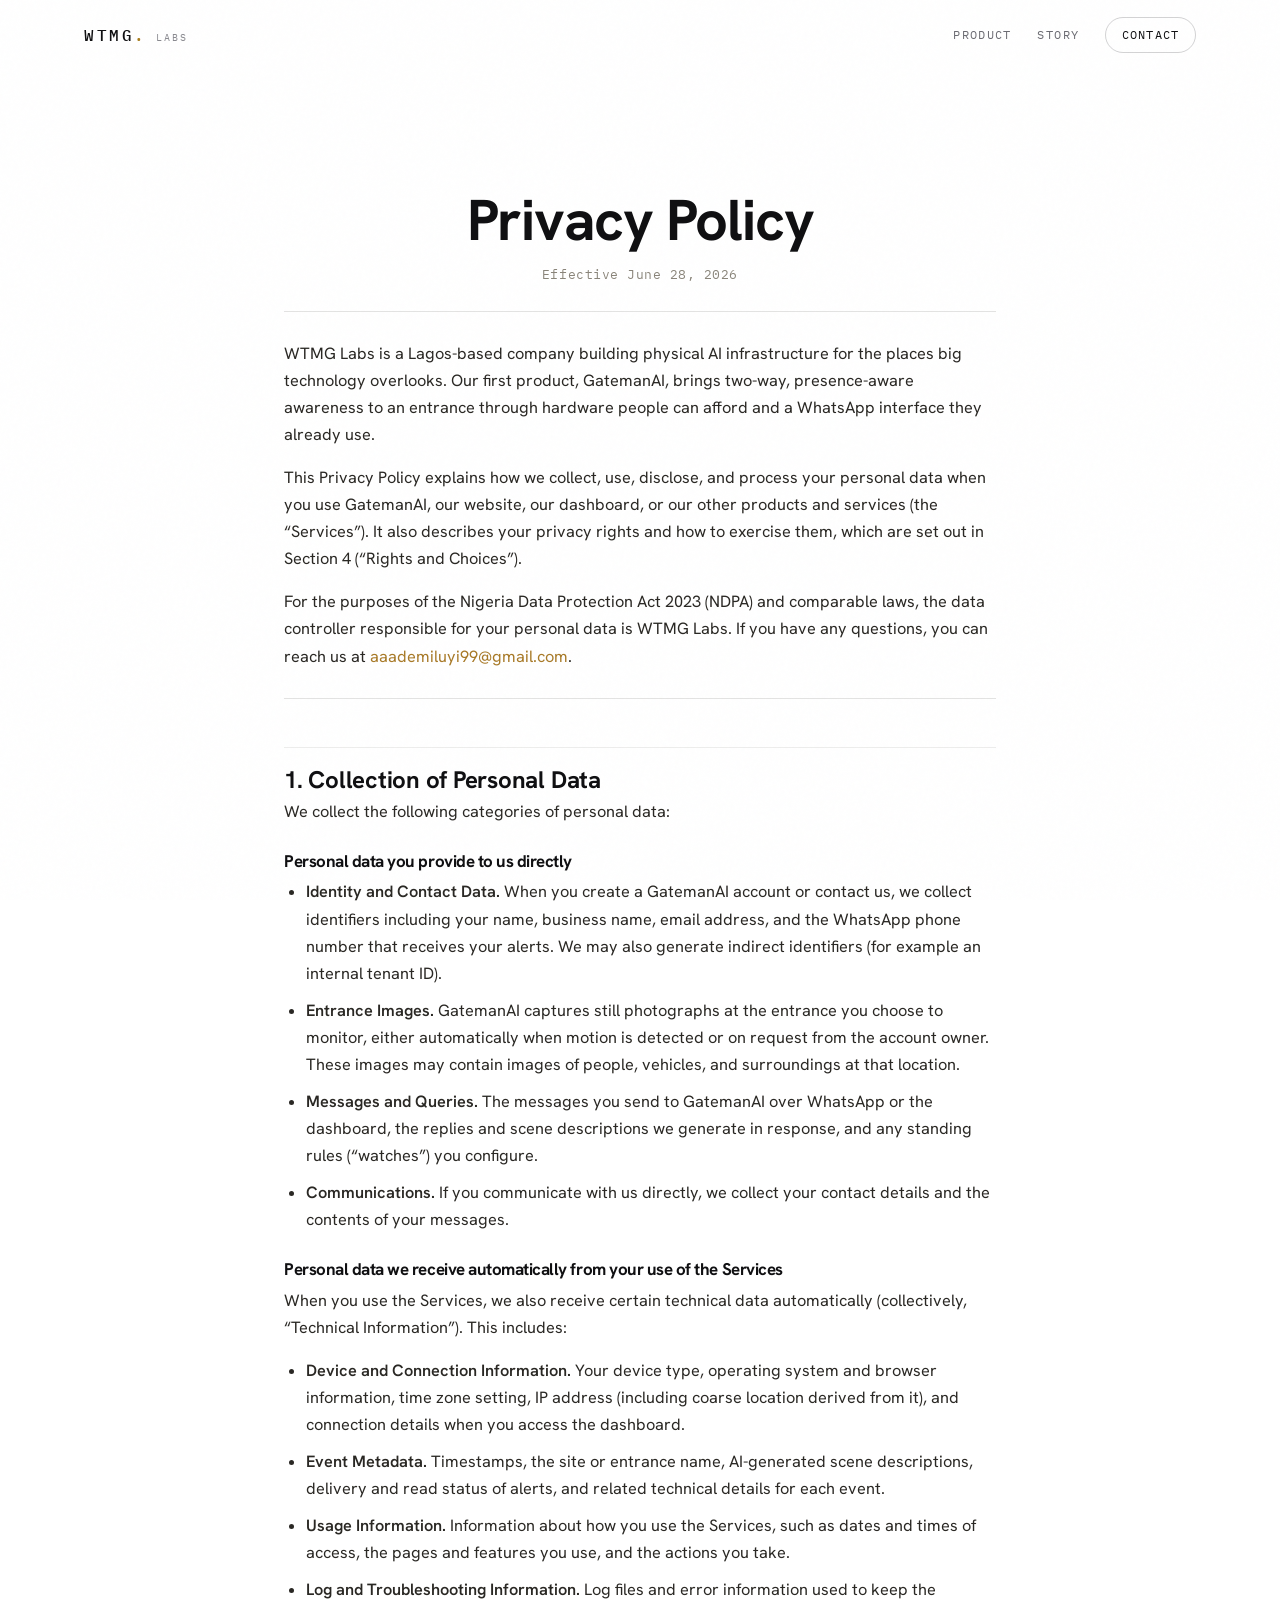
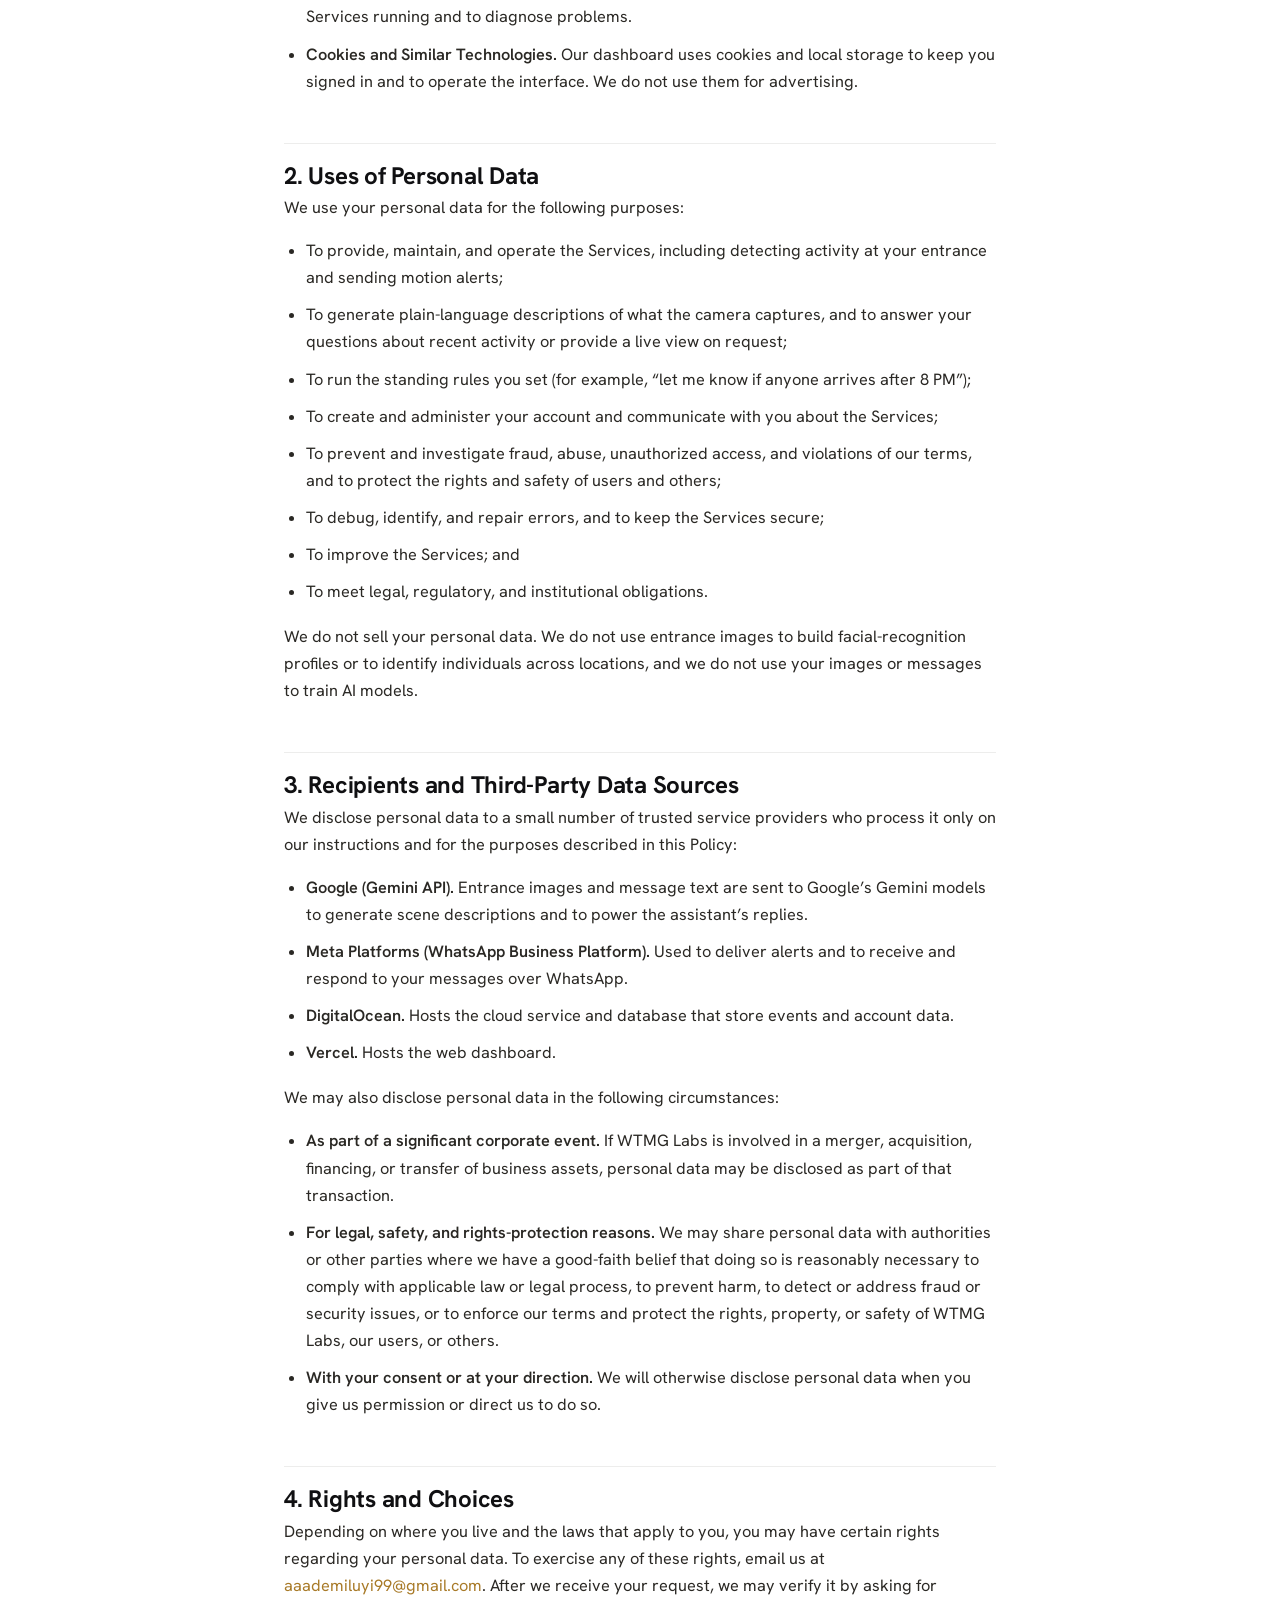
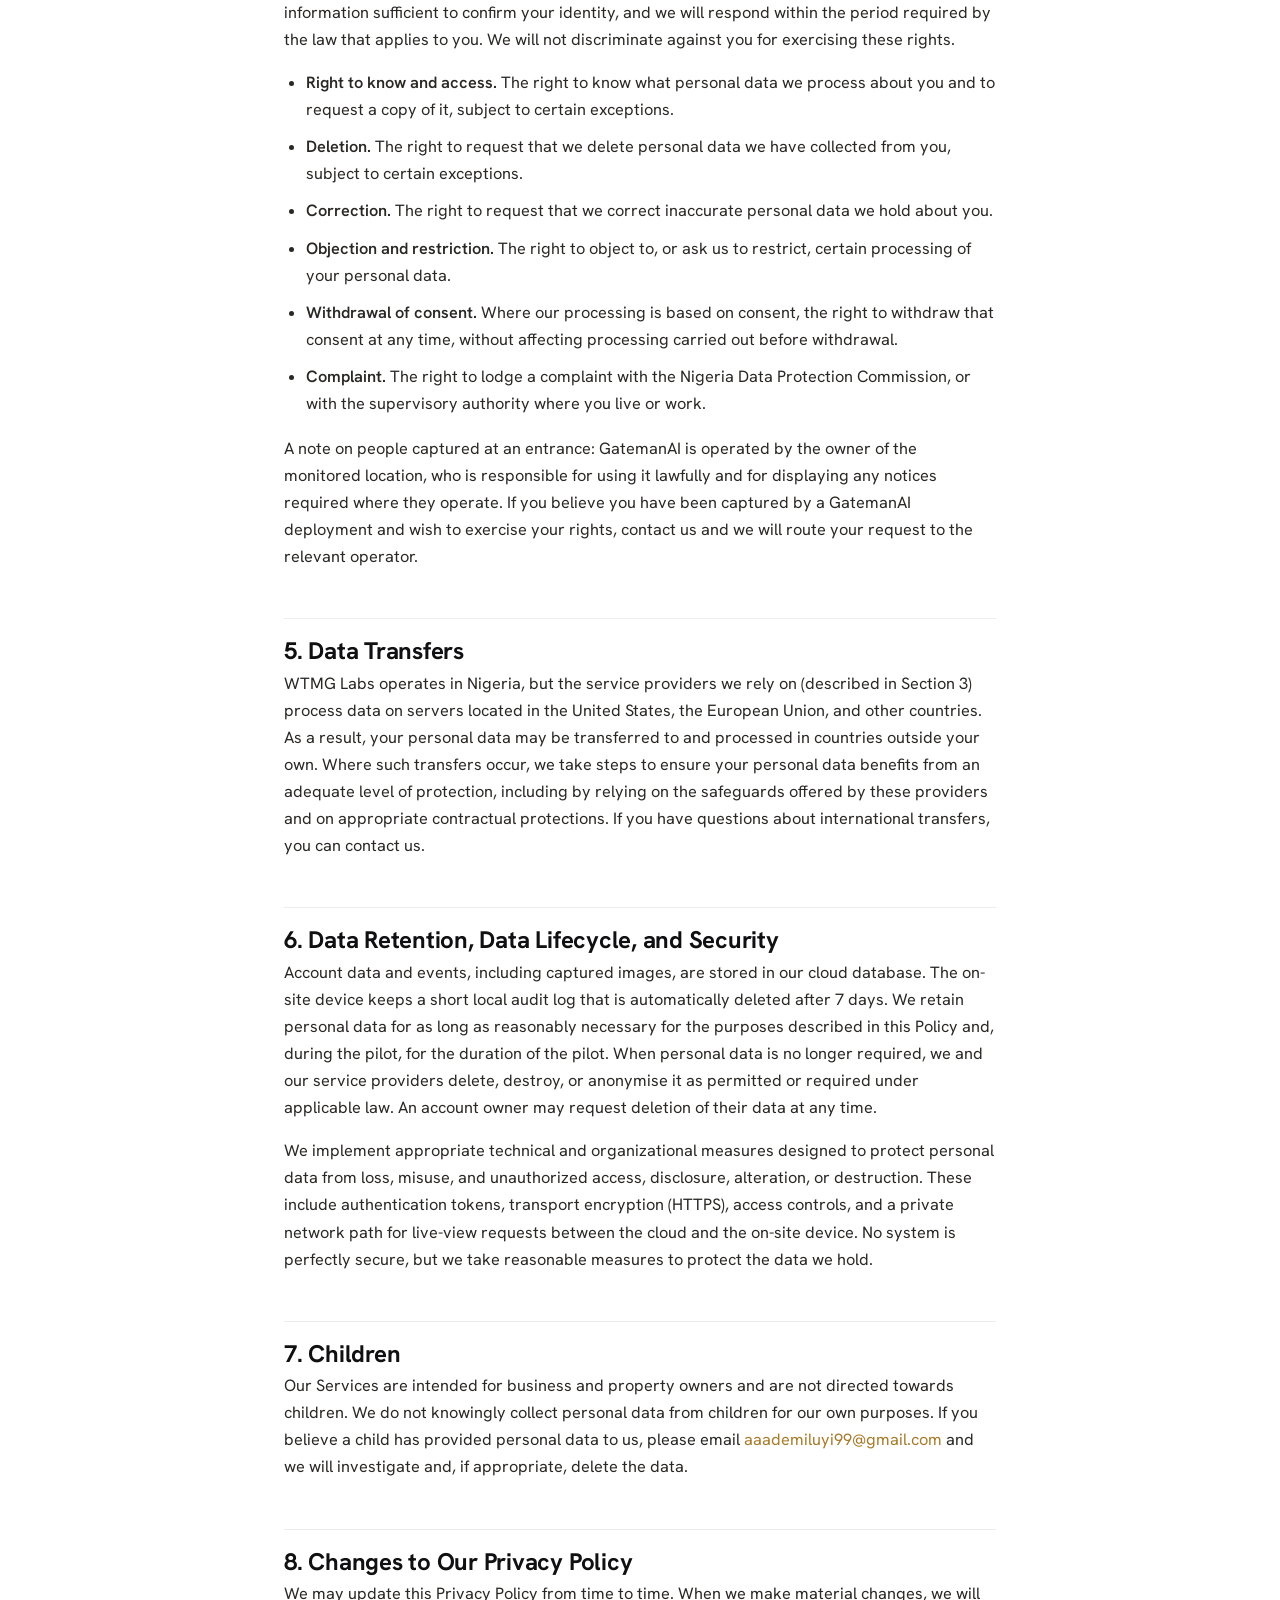
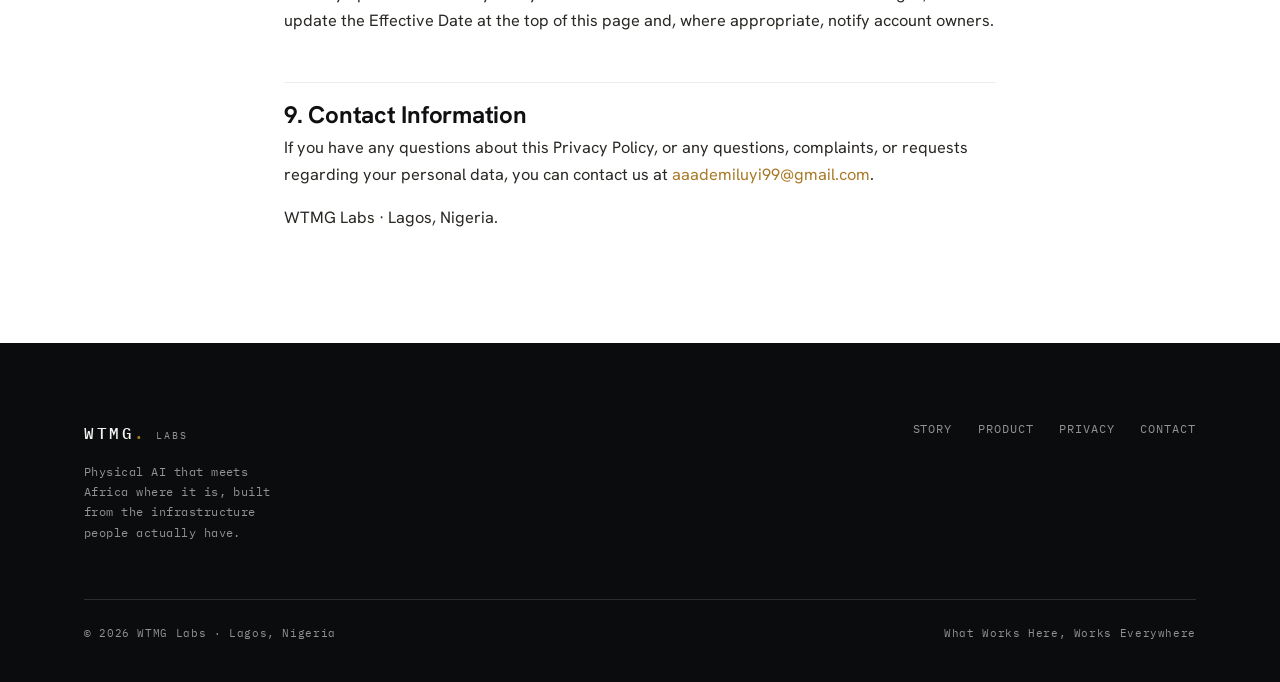
==== commit b3f4e176: "rewrite privacy policy in formal numbered structure (centered header, Anthropic-style sections)" ====
--- a/privacy/index.html
+++ b/privacy/index.html
@@ -4,13 +4,35 @@
   <meta charset="UTF-8" />
   <meta name="viewport" content="width=device-width, initial-scale=1.0" />
   <title>Privacy Policy · WTMG Labs</title>
-  <meta name="description" content="How WTMG Labs and GatemanAI collect, use, store, and protect personal data, including entrance camera images and WhatsApp messages." />
+  <meta name="description" content="How WTMG Labs collects, uses, discloses, and processes personal data when you use GatemanAI and our other products and services." />
   <link rel="canonical" href="https://wtmglabs.com/privacy/" />
   <link rel="icon" type="image/svg+xml" href="data:image/svg+xml,%3Csvg xmlns='http://www.w3.org/2000/svg' viewBox='0 0 64 64'%3E%3Crect width='64' height='64' rx='12' fill='%230b0c0e'/%3E%3Ctext x='32' y='40' font-family='monospace' font-size='17' font-weight='600' letter-spacing='1' text-anchor='middle' fill='%23ffffff'%3EWTMG%3C/text%3E%3C/svg%3E" />
   <link rel="preconnect" href="https://fonts.googleapis.com" />
   <link rel="preconnect" href="https://fonts.gstatic.com" crossorigin />
   <link href="https://fonts.googleapis.com/css2?family=Hanken+Grotesk:wght@400;500;600;700;800&family=Instrument+Serif:ital@0;1&family=IBM+Plex+Mono:wght@400;500&display=swap" rel="stylesheet" />
   <link rel="stylesheet" href="../styles.css" />
+  <style>
+    .legal { max-width: 760px; margin: 0 auto; padding: 0 24px 96px; }
+    .legal-head { text-align: center; padding: 120px 0 18px; }
+    .legal-head h1 { font-size: clamp(2.4rem, 6vw, 3.6rem); font-weight: 700; letter-spacing: -0.02em; margin: 0; }
+    .legal-eff { font-family: 'IBM Plex Mono', monospace; font-size: 0.82rem; letter-spacing: 0.04em; color: #8A857A; margin-top: 14px; }
+    .legal-intro { border-top: 1px solid rgba(27,26,23,0.12); border-bottom: 1px solid rgba(27,26,23,0.12); padding: 28px 0; margin: 8px 0 40px; }
+    .legal-intro p { font-size: 1.06rem; line-height: 1.62; margin: 0 0 14px; }
+    .legal-intro p:last-child { margin-bottom: 0; }
+    .legal h2 { font-size: 1.5rem; font-weight: 700; letter-spacing: -0.01em; margin: 48px 0 6px; padding-top: 20px; border-top: 1px solid rgba(27,26,23,0.08); }
+    .legal h3 { font-size: 1.06rem; font-weight: 700; margin: 28px 0 8px; }
+    .legal p, .legal li { font-size: 1.02rem; line-height: 1.66; color: #2A2824; }
+    .legal p { margin: 0 0 16px; }
+    .legal ul { margin: 0 0 18px; padding-left: 22px; }
+    .legal li { margin-bottom: 10px; }
+    .legal a { color: #A87A28; }
+    .legal strong { font-weight: 600; }
+    @media (prefers-color-scheme: dark) {
+      .legal p, .legal li { color: #D8D4CC; }
+      .legal h2 { border-color: rgba(255,255,255,0.1); }
+      .legal-intro { border-color: rgba(255,255,255,0.14); }
+    }
+  </style>
 </head>
 <body data-grain="on" data-motion="on">
 
@@ -29,128 +51,167 @@
     </div>
   </nav>
 
-  <main class="article wrap" id="top">
-    <a class="back-link reveal" href="../"><span class="arr">←</span> Back to home</a>
-
-    <header class="article-head">
-      <span class="eyebrow reveal"><span class="idx">PP</span><span class="tick"></span> Privacy</span>
-      <h1 class="reveal">Privacy Policy</h1>
-      <p class="article-lede reveal">
-        How WTMG Labs collects, uses, stores, and protects personal data in GatemanAI, our
-        physical-awareness service for entrances. Written plainly, because the people it affects
-        should be able to read it.
+  <main class="legal" id="top">
+
+    <header class="legal-head">
+      <h1>Privacy Policy</h1>
+      <div class="legal-eff">Effective June 28, 2026</div>
+    </header>
+
+    <div class="legal-intro">
+      <p>
+        WTMG Labs is a Lagos-based company building physical AI infrastructure for the places
+        big technology overlooks. Our first product, GatemanAI, brings two-way, presence-aware
+        awareness to an entrance through hardware people can afford and a WhatsApp interface they
+        already use.
       </p>
-      <p class="reveal" style="font-family:'IBM Plex Mono',monospace;font-size:0.85rem;color:var(--muted,#8A857A);margin-top:8px;">Last updated: 27 June 2026</p>
-    </header>
-
-    <div class="article-prose reveal" style="max-width:720px;margin:0 auto;">
-
-      <h2>Who we are</h2>
       <p>
-        GatemanAI is operated by <strong>WTMG Labs</strong>, based in Lagos, Nigeria. For the
-        purposes of the Nigeria Data Protection Act 2023 (NDPA) and similar laws, WTMG Labs acts
-        as the data controller for the information described below. You can reach us at
+        This Privacy Policy explains how we collect, use, disclose, and process your personal
+        data when you use GatemanAI, our website, our dashboard, or our other products and
+        services (the &ldquo;Services&rdquo;). It also describes your privacy rights and how to
+        exercise them, which are set out in Section 4 (&ldquo;Rights and Choices&rdquo;).
+      </p>
+      <p>
+        For the purposes of the Nigeria Data Protection Act 2023 (NDPA) and comparable laws, the
+        data controller responsible for your personal data is WTMG Labs. If you have any
+        questions, you can reach us at
         <a href="mailto:aaademiluyi99@gmail.com">aaademiluyi99@gmail.com</a>.
       </p>
-
-      <h2>What GatemanAI does</h2>
-      <p>
-        GatemanAI watches a single entrance (a gate, doorway, storefront, or perimeter point) for
-        the owner of that location. When it detects motion, it captures an image, describes the
-        scene using AI, and sends an alert to the owner over WhatsApp. The owner can also message
-        GatemanAI to ask about recent activity, request a live view, or set standing rules.
-      </p>
-
-      <h2>What we collect</h2>
-      <ul>
-        <li><strong>Entrance images.</strong> Still photographs captured at the monitored entrance when motion is detected, or on request from the account owner.</li>
-        <li><strong>WhatsApp messages and phone numbers.</strong> The messages an account owner sends to GatemanAI, the replies we send back, and the phone numbers involved in delivery.</li>
-        <li><strong>Event metadata.</strong> Timestamps, the site name, AI-generated scene descriptions, and related technical details for each event.</li>
-        <li><strong>Account information.</strong> The owner's name, business name, email address, time zone, and the WhatsApp number that receives alerts.</li>
-      </ul>
-
-      <h2>How we use it</h2>
-      <ul>
-        <li>To detect activity at the entrance and send motion alerts.</li>
-        <li>To generate plain-language descriptions of what the camera sees.</li>
-        <li>To answer the owner's questions about recent activity and to provide a live view on request.</li>
-        <li>To run standing rules ("let me know if anyone arrives after 8 PM") that the owner sets.</li>
-        <li>To operate, secure, and improve the service.</li>
-      </ul>
-      <p>
-        We do not sell personal data. We do not use entrance images to build facial-recognition
-        profiles or to identify individuals across locations.
-      </p>
-
-      <h2>Who we share it with</h2>
-      <p>
-        We use a small number of trusted service providers to deliver GatemanAI. They process data
-        only on our instructions:
-      </p>
-      <ul>
-        <li><strong>Google (Gemini API).</strong> Entrance images and text are sent to Google's Gemini models to generate scene descriptions and to power the assistant's replies.</li>
-        <li><strong>Meta (WhatsApp Business Platform).</strong> Used to deliver alerts and to receive and respond to messages over WhatsApp.</li>
-        <li><strong>DigitalOcean.</strong> Hosts the cloud service and database that store events and account data.</li>
-      </ul>
-      <p>
-        We may also disclose data where required by law or to protect the safety, rights, or
-        property of users, the public, or WTMG Labs.
-      </p>
-
-      <h2>Where data is stored and for how long</h2>
-      <p>
-        Account data and events, including captured images, are stored in our cloud database. The
-        on-site device keeps a short local audit log that is automatically deleted after 7 days.
-        We retain pilot data for the duration of the pilot and delete or anonymise it when it is no
-        longer needed for the purposes above, unless a longer period is required by law. An account
-        owner can request deletion of their data at any time.
-      </p>
-
-      <h2>Security</h2>
-      <p>
-        Access to the cloud service is protected by authentication tokens, transport encryption
-        (HTTPS), and access controls. Live-view requests between the cloud and the on-site device
-        run over a private network. No system is perfectly secure, but we take reasonable measures
-        to protect the data we hold.
-      </p>
-
-      <h2>Your rights</h2>
-      <p>
-        Under the NDPA 2023 and comparable laws, you may have the right to access the personal data
-        we hold about you, to correct it, to request its deletion, to object to or restrict certain
-        processing, and to lodge a complaint with the Nigeria Data Protection Commission. To
-        exercise any of these rights, email
-        <a href="mailto:aaademiluyi99@gmail.com">aaademiluyi99@gmail.com</a> and we will respond
-        within a reasonable time.
-      </p>
-      <p>
-        A note on people captured at an entrance: GatemanAI is operated by the owner of the
-        monitored location, who is responsible for using it lawfully and for any notices required
-        where they operate. If you believe you have been captured by a GatemanAI deployment and
-        wish to exercise your rights, contact us and we will route your request to the relevant
-        operator.
-      </p>
-
-      <h2>Children</h2>
-      <p>
-        GatemanAI is a tool for business and property owners and is not directed at children. We do
-        not knowingly collect personal data from children for our own purposes.
-      </p>
-
-      <h2>Changes to this policy</h2>
-      <p>
-        We may update this policy as the service evolves. When we make material changes, we will
-        update the date at the top of this page and, where appropriate, notify account owners.
-      </p>
-
-      <h2>Contact</h2>
-      <p>
-        Questions about this policy or how we handle data? Email
-        <a href="mailto:aaademiluyi99@gmail.com">aaademiluyi99@gmail.com</a>.<br />
-        WTMG Labs · Lagos, Nigeria.
-      </p>
-
     </div>
+
+    <h2>1. Collection of Personal Data</h2>
+    <p>We collect the following categories of personal data:</p>
+
+    <h3>Personal data you provide to us directly</h3>
+    <ul>
+      <li><strong>Identity and Contact Data.</strong> When you create a GatemanAI account or contact us, we collect identifiers including your name, business name, email address, and the WhatsApp phone number that receives your alerts. We may also generate indirect identifiers (for example an internal tenant ID).</li>
+      <li><strong>Entrance Images.</strong> GatemanAI captures still photographs at the entrance you choose to monitor, either automatically when motion is detected or on request from the account owner. These images may contain images of people, vehicles, and surroundings at that location.</li>
+      <li><strong>Messages and Queries.</strong> The messages you send to GatemanAI over WhatsApp or the dashboard, the replies and scene descriptions we generate in response, and any standing rules (&ldquo;watches&rdquo;) you configure.</li>
+      <li><strong>Communications.</strong> If you communicate with us directly, we collect your contact details and the contents of your messages.</li>
+    </ul>
+
+    <h3>Personal data we receive automatically from your use of the Services</h3>
+    <p>When you use the Services, we also receive certain technical data automatically (collectively, &ldquo;Technical Information&rdquo;). This includes:</p>
+    <ul>
+      <li><strong>Device and Connection Information.</strong> Your device type, operating system and browser information, time zone setting, IP address (including coarse location derived from it), and connection details when you access the dashboard.</li>
+      <li><strong>Event Metadata.</strong> Timestamps, the site or entrance name, AI-generated scene descriptions, delivery and read status of alerts, and related technical details for each event.</li>
+      <li><strong>Usage Information.</strong> Information about how you use the Services, such as dates and times of access, the pages and features you use, and the actions you take.</li>
+      <li><strong>Log and Troubleshooting Information.</strong> Log files and error information used to keep the Services running and to diagnose problems.</li>
+      <li><strong>Cookies and Similar Technologies.</strong> Our dashboard uses cookies and local storage to keep you signed in and to operate the interface. We do not use them for advertising.</li>
+    </ul>
+
+    <h2>2. Uses of Personal Data</h2>
+    <p>We use your personal data for the following purposes:</p>
+    <ul>
+      <li>To provide, maintain, and operate the Services, including detecting activity at your entrance and sending motion alerts;</li>
+      <li>To generate plain-language descriptions of what the camera captures, and to answer your questions about recent activity or provide a live view on request;</li>
+      <li>To run the standing rules you set (for example, &ldquo;let me know if anyone arrives after 8&nbsp;PM&rdquo;);</li>
+      <li>To create and administer your account and communicate with you about the Services;</li>
+      <li>To prevent and investigate fraud, abuse, unauthorized access, and violations of our terms, and to protect the rights and safety of users and others;</li>
+      <li>To debug, identify, and repair errors, and to keep the Services secure;</li>
+      <li>To improve the Services; and</li>
+      <li>To meet legal, regulatory, and institutional obligations.</li>
+    </ul>
+    <p>
+      We do not sell your personal data. We do not use entrance images to build facial-recognition
+      profiles or to identify individuals across locations, and we do not use your images or
+      messages to train AI models.
+    </p>
+
+    <h2>3. Recipients and Third-Party Data Sources</h2>
+    <p>
+      We disclose personal data to a small number of trusted service providers who process it only
+      on our instructions and for the purposes described in this Policy:
+    </p>
+    <ul>
+      <li><strong>Google (Gemini API).</strong> Entrance images and message text are sent to Google&rsquo;s Gemini models to generate scene descriptions and to power the assistant&rsquo;s replies.</li>
+      <li><strong>Meta Platforms (WhatsApp Business Platform).</strong> Used to deliver alerts and to receive and respond to your messages over WhatsApp.</li>
+      <li><strong>DigitalOcean.</strong> Hosts the cloud service and database that store events and account data.</li>
+      <li><strong>Vercel.</strong> Hosts the web dashboard.</li>
+    </ul>
+    <p>We may also disclose personal data in the following circumstances:</p>
+    <ul>
+      <li><strong>As part of a significant corporate event.</strong> If WTMG Labs is involved in a merger, acquisition, financing, or transfer of business assets, personal data may be disclosed as part of that transaction.</li>
+      <li><strong>For legal, safety, and rights-protection reasons.</strong> We may share personal data with authorities or other parties where we have a good-faith belief that doing so is reasonably necessary to comply with applicable law or legal process, to prevent harm, to detect or address fraud or security issues, or to enforce our terms and protect the rights, property, or safety of WTMG Labs, our users, or others.</li>
+      <li><strong>With your consent or at your direction.</strong> We will otherwise disclose personal data when you give us permission or direct us to do so.</li>
+    </ul>
+
+    <h2>4. Rights and Choices</h2>
+    <p>
+      Depending on where you live and the laws that apply to you, you may have certain rights
+      regarding your personal data. To exercise any of these rights, email us at
+      <a href="mailto:aaademiluyi99@gmail.com">aaademiluyi99@gmail.com</a>. After we receive your
+      request, we may verify it by asking for information sufficient to confirm your identity, and
+      we will respond within the period required by the law that applies to you. We will not
+      discriminate against you for exercising these rights.
+    </p>
+    <ul>
+      <li><strong>Right to know and access.</strong> The right to know what personal data we process about you and to request a copy of it, subject to certain exceptions.</li>
+      <li><strong>Deletion.</strong> The right to request that we delete personal data we have collected from you, subject to certain exceptions.</li>
+      <li><strong>Correction.</strong> The right to request that we correct inaccurate personal data we hold about you.</li>
+      <li><strong>Objection and restriction.</strong> The right to object to, or ask us to restrict, certain processing of your personal data.</li>
+      <li><strong>Withdrawal of consent.</strong> Where our processing is based on consent, the right to withdraw that consent at any time, without affecting processing carried out before withdrawal.</li>
+      <li><strong>Complaint.</strong> The right to lodge a complaint with the Nigeria Data Protection Commission, or with the supervisory authority where you live or work.</li>
+    </ul>
+    <p>
+      A note on people captured at an entrance: GatemanAI is operated by the owner of the monitored
+      location, who is responsible for using it lawfully and for displaying any notices required
+      where they operate. If you believe you have been captured by a GatemanAI deployment and wish
+      to exercise your rights, contact us and we will route your request to the relevant operator.
+    </p>
+
+    <h2>5. Data Transfers</h2>
+    <p>
+      WTMG Labs operates in Nigeria, but the service providers we rely on (described in Section 3)
+      process data on servers located in the United States, the European Union, and other countries.
+      As a result, your personal data may be transferred to and processed in countries outside your
+      own. Where such transfers occur, we take steps to ensure your personal data benefits from an
+      adequate level of protection, including by relying on the safeguards offered by these
+      providers and on appropriate contractual protections. If you have questions about
+      international transfers, you can contact us.
+    </p>
+
+    <h2>6. Data Retention, Data Lifecycle, and Security</h2>
+    <p>
+      Account data and events, including captured images, are stored in our cloud database. The
+      on-site device keeps a short local audit log that is automatically deleted after 7 days. We
+      retain personal data for as long as reasonably necessary for the purposes described in this
+      Policy and, during the pilot, for the duration of the pilot. When personal data is no longer
+      required, we and our service providers delete, destroy, or anonymise it as permitted or
+      required under applicable law. An account owner may request deletion of their data at any time.
+    </p>
+    <p>
+      We implement appropriate technical and organizational measures designed to protect personal
+      data from loss, misuse, and unauthorized access, disclosure, alteration, or destruction.
+      These include authentication tokens, transport encryption (HTTPS), access controls, and a
+      private network path for live-view requests between the cloud and the on-site device. No
+      system is perfectly secure, but we take reasonable measures to protect the data we hold.
+    </p>
+
+    <h2>7. Children</h2>
+    <p>
+      Our Services are intended for business and property owners and are not directed towards
+      children. We do not knowingly collect personal data from children for our own purposes. If
+      you believe a child has provided personal data to us, please email
+      <a href="mailto:aaademiluyi99@gmail.com">aaademiluyi99@gmail.com</a> and we will investigate
+      and, if appropriate, delete the data.
+    </p>
+
+    <h2>8. Changes to Our Privacy Policy</h2>
+    <p>
+      We may update this Privacy Policy from time to time. When we make material changes, we will
+      update the Effective Date at the top of this page and, where appropriate, notify account
+      owners.
+    </p>
+
+    <h2>9. Contact Information</h2>
+    <p>
+      If you have any questions about this Privacy Policy, or any questions, complaints, or requests
+      regarding your personal data, you can contact us at
+      <a href="mailto:aaademiluyi99@gmail.com">aaademiluyi99@gmail.com</a>.
+    </p>
+    <p>WTMG Labs &middot; Lagos, Nigeria.</p>
+
   </main>
 
   <!-- FOOTER -->
@@ -178,21 +239,5 @@
     </div>
   </footer>
 
-  <script>
-    (function () {
-      var nav = document.getElementById('nav');
-      var onScroll = function () { nav.setAttribute('data-scrolled', window.scrollY > 8 ? 'true' : 'false'); };
-      onScroll();
-      window.addEventListener('scroll', onScroll, { passive: true });
-      var reduce = window.matchMedia('(prefers-reduced-motion: reduce)').matches;
-      var els = document.querySelectorAll('.reveal');
-      if (reduce || !('IntersectionObserver' in window)) { els.forEach(function (el) { el.classList.add('in'); }); return; }
-      var io = new IntersectionObserver(function (entries) {
-        entries.forEach(function (e) { if (e.isIntersecting) { e.target.classList.add('in'); io.unobserve(e.target); } });
-      }, { threshold: 0.12, rootMargin: '0px 0px -8% 0px' });
-      els.forEach(function (el) { io.observe(el); });
-    })();
-  </script>
-
 </body>
 </html>
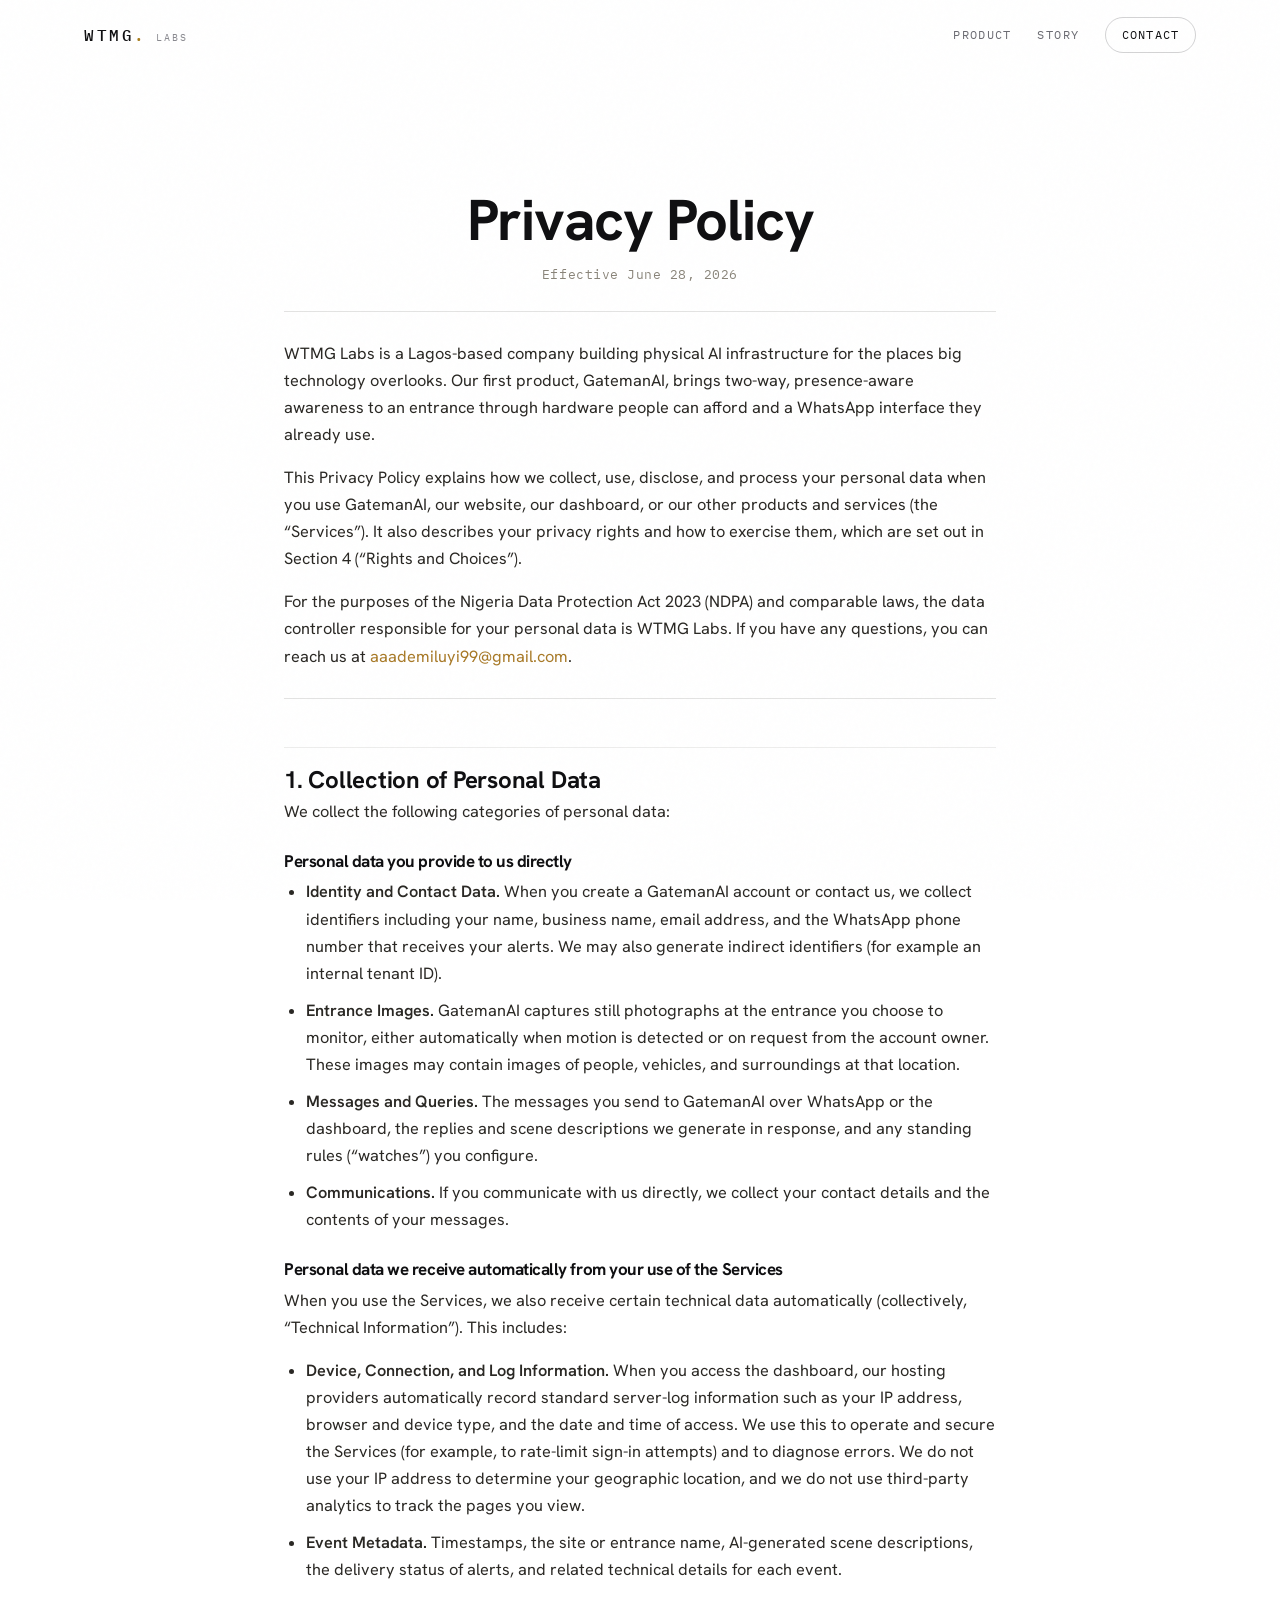
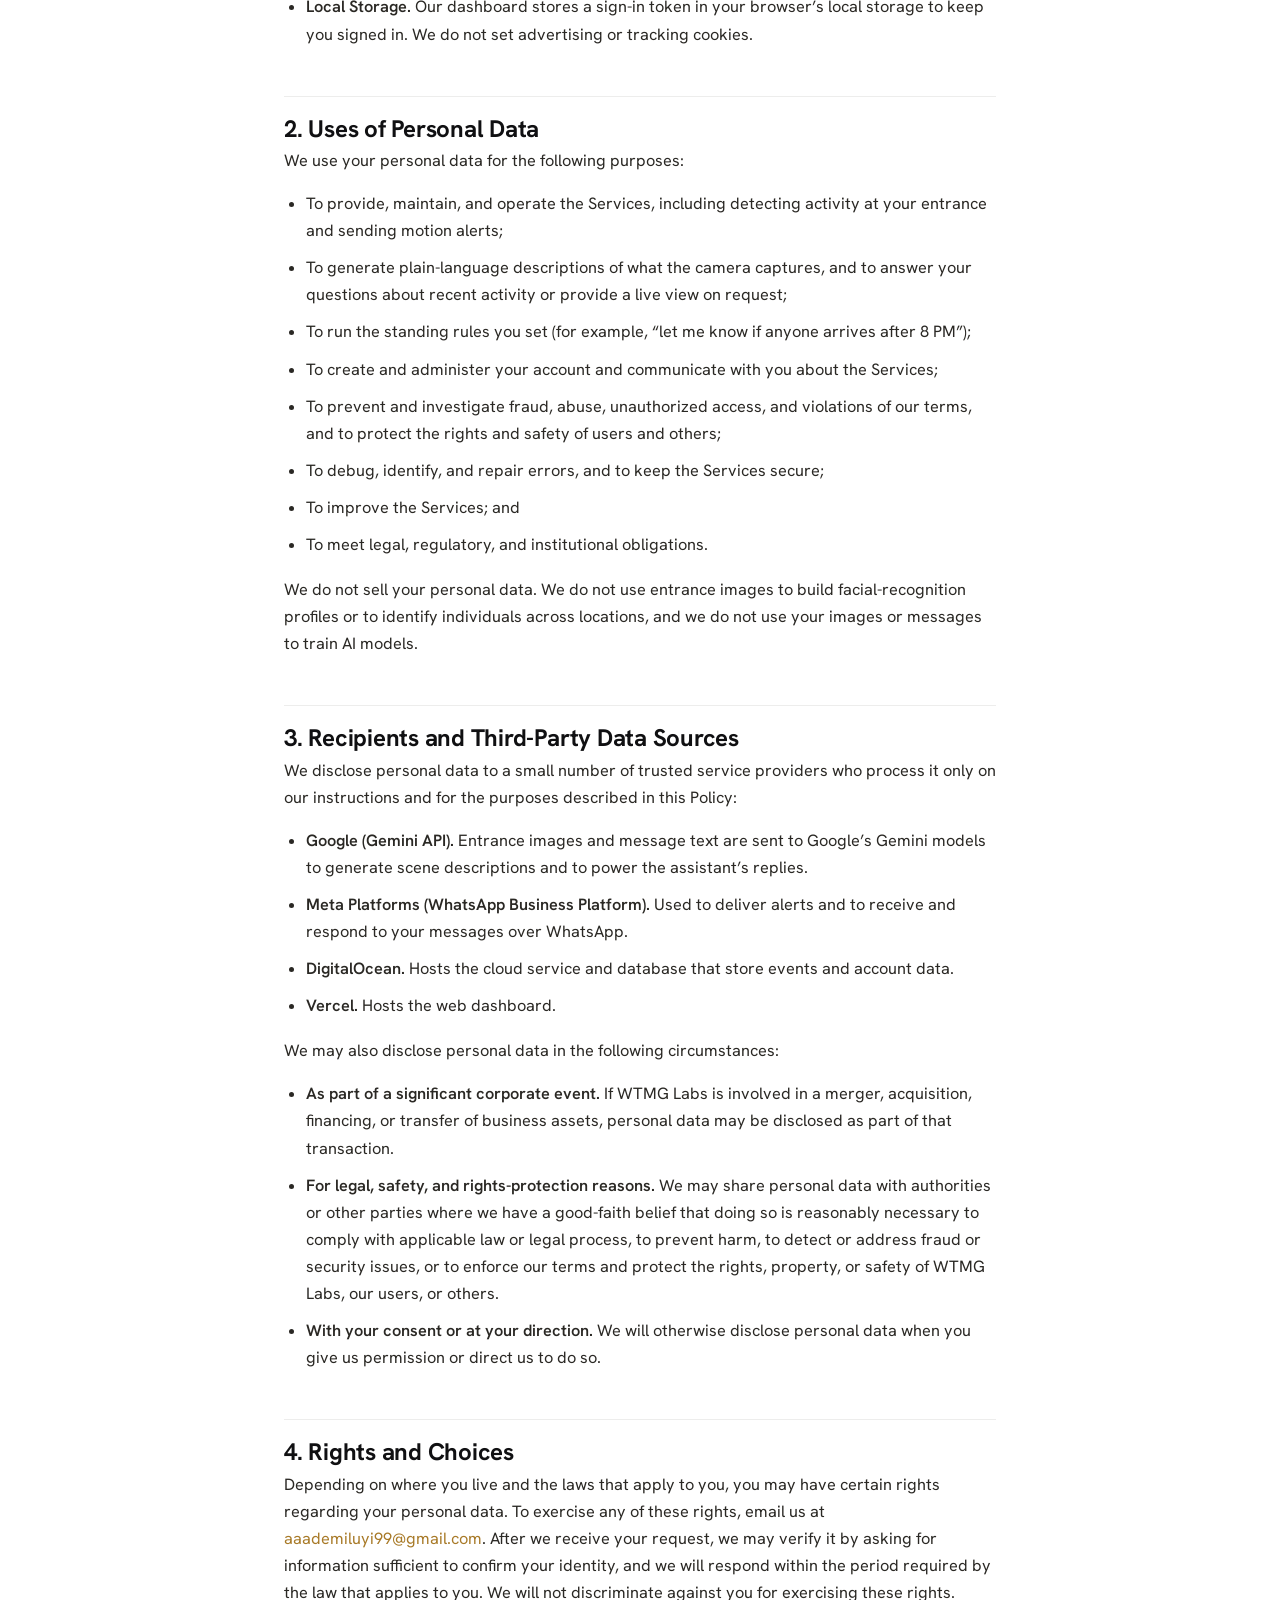
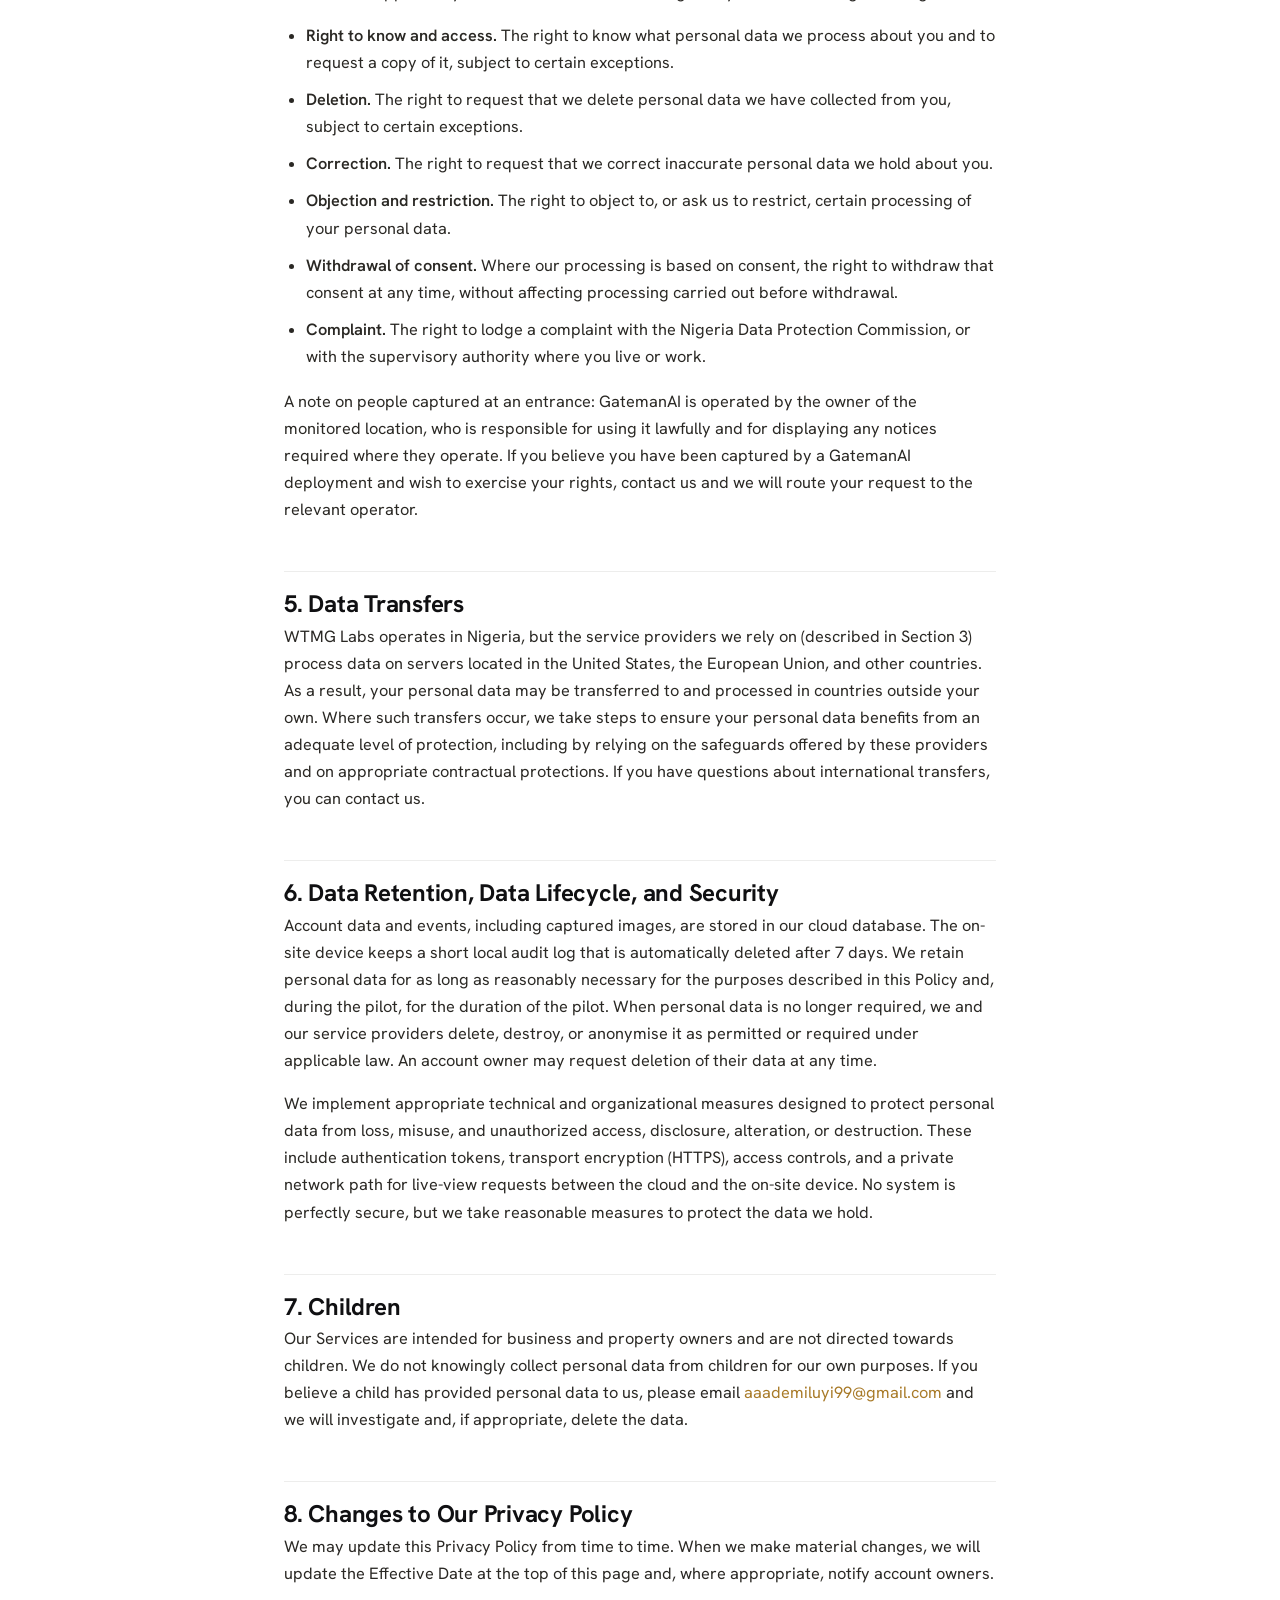
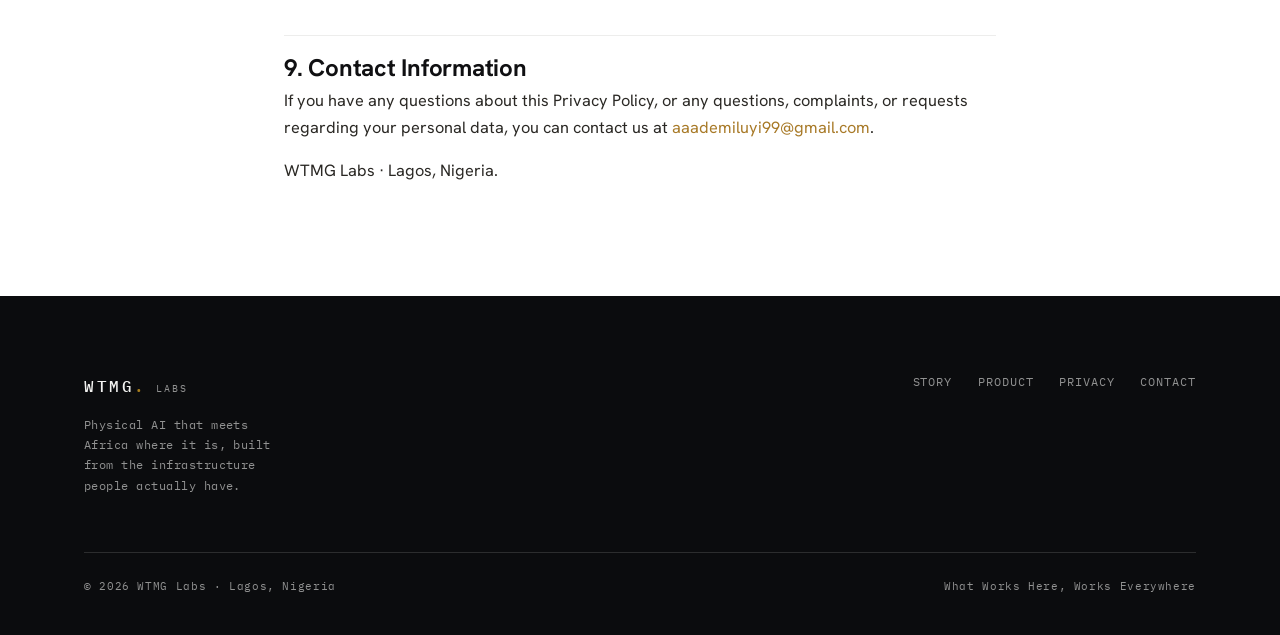
==== commit 1ec41990: "privacy: correct overclaims — remove IP geolocation, analytics/usage tracking, read receipts; clarif" ====
--- a/privacy/index.html
+++ b/privacy/index.html
@@ -93,11 +93,9 @@
     <h3>Personal data we receive automatically from your use of the Services</h3>
     <p>When you use the Services, we also receive certain technical data automatically (collectively, &ldquo;Technical Information&rdquo;). This includes:</p>
     <ul>
-      <li><strong>Device and Connection Information.</strong> Your device type, operating system and browser information, time zone setting, IP address (including coarse location derived from it), and connection details when you access the dashboard.</li>
-      <li><strong>Event Metadata.</strong> Timestamps, the site or entrance name, AI-generated scene descriptions, delivery and read status of alerts, and related technical details for each event.</li>
-      <li><strong>Usage Information.</strong> Information about how you use the Services, such as dates and times of access, the pages and features you use, and the actions you take.</li>
-      <li><strong>Log and Troubleshooting Information.</strong> Log files and error information used to keep the Services running and to diagnose problems.</li>
-      <li><strong>Cookies and Similar Technologies.</strong> Our dashboard uses cookies and local storage to keep you signed in and to operate the interface. We do not use them for advertising.</li>
+      <li><strong>Device, Connection, and Log Information.</strong> When you access the dashboard, our hosting providers automatically record standard server-log information such as your IP address, browser and device type, and the date and time of access. We use this to operate and secure the Services (for example, to rate-limit sign-in attempts) and to diagnose errors. We do not use your IP address to determine your geographic location, and we do not use third-party analytics to track the pages you view.</li>
+      <li><strong>Event Metadata.</strong> Timestamps, the site or entrance name, AI-generated scene descriptions, the delivery status of alerts, and related technical details for each event.</li>
+      <li><strong>Local Storage.</strong> Our dashboard stores a sign-in token in your browser&rsquo;s local storage to keep you signed in. We do not set advertising or tracking cookies.</li>
     </ul>
 
     <h2>2. Uses of Personal Data</h2>
